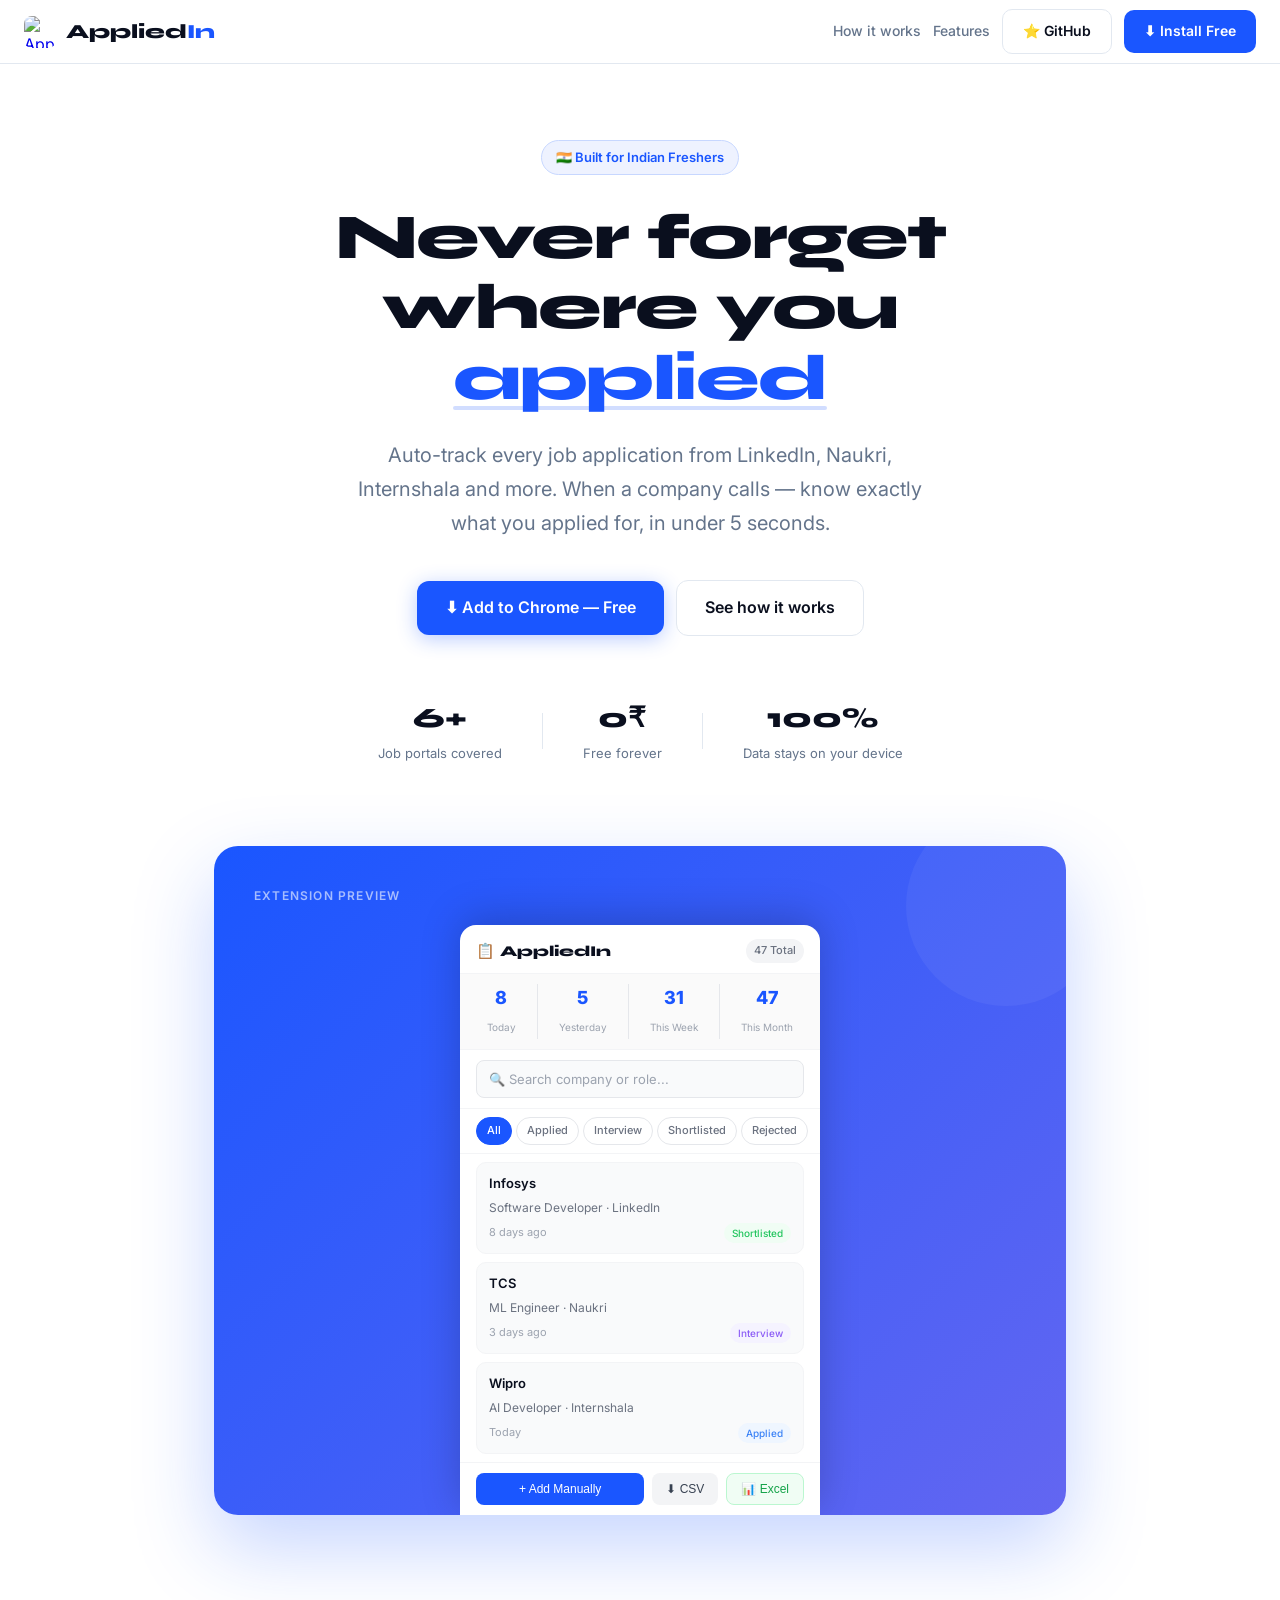
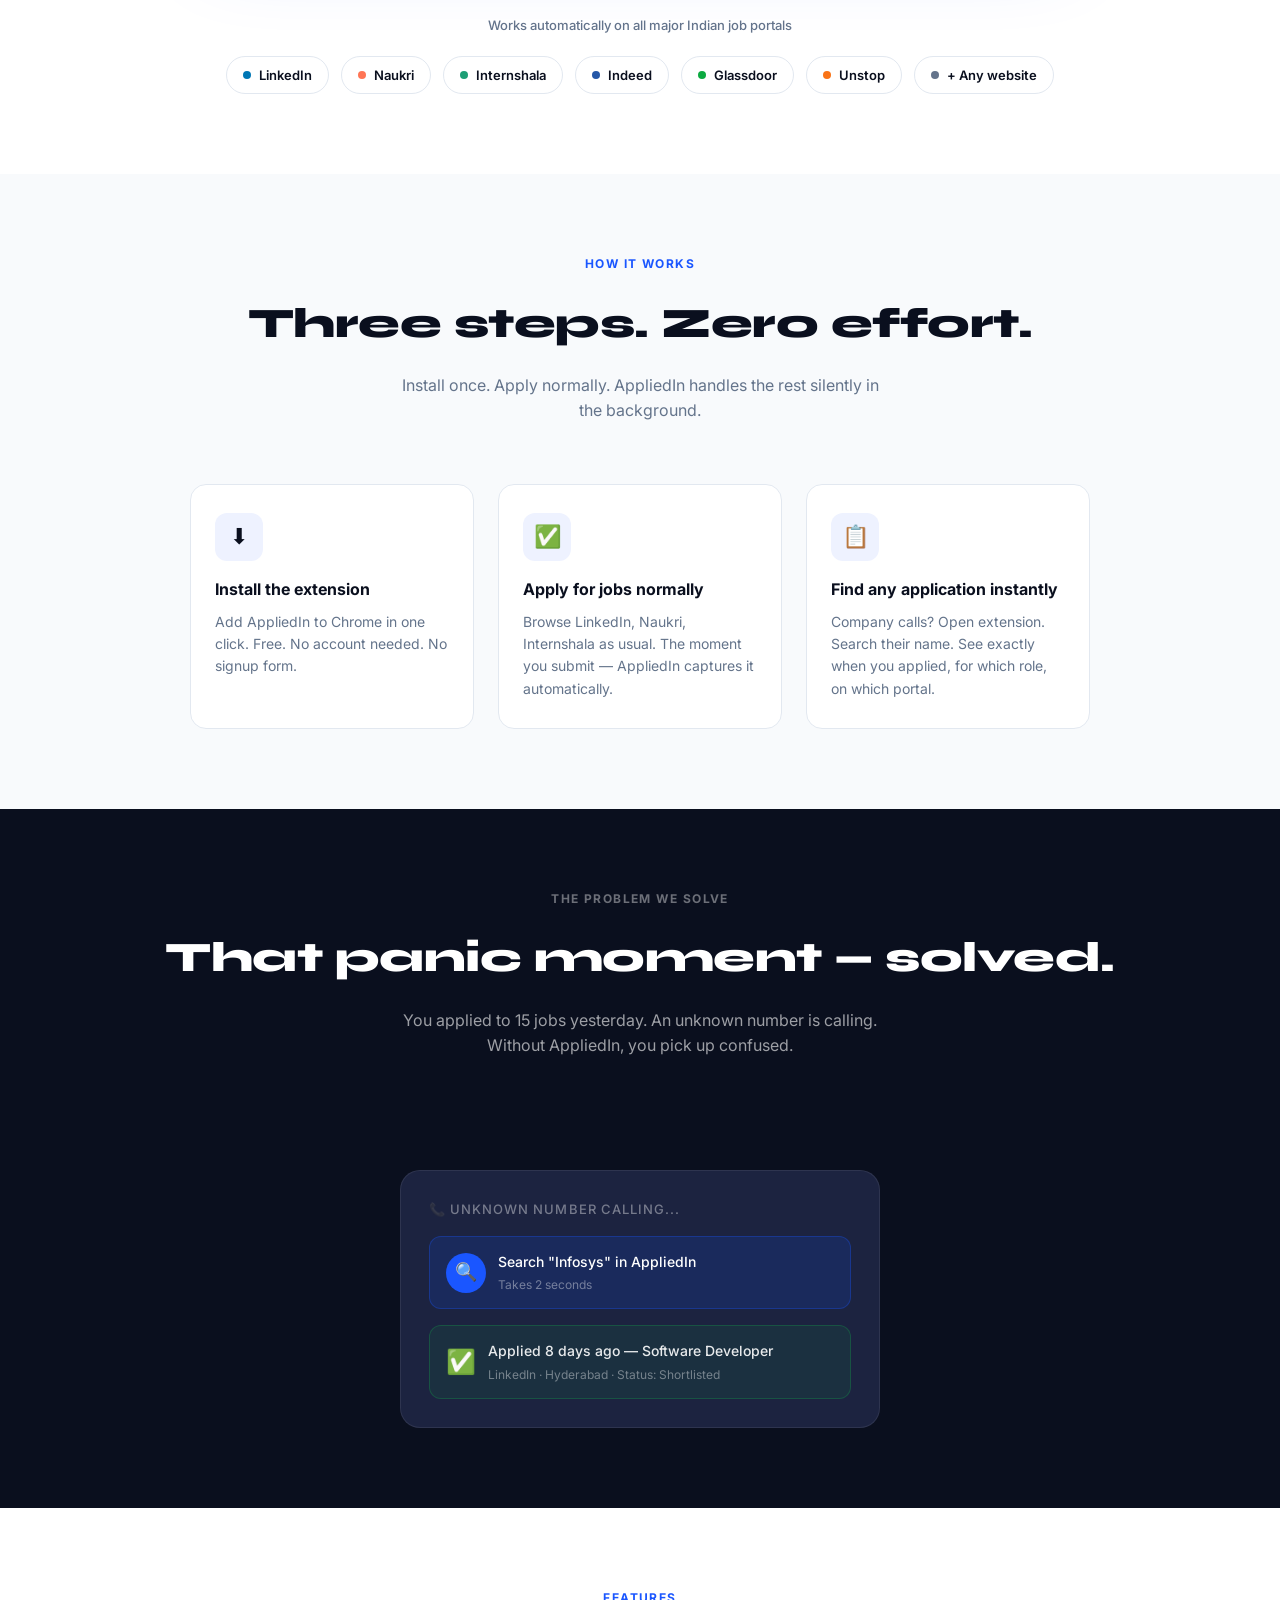
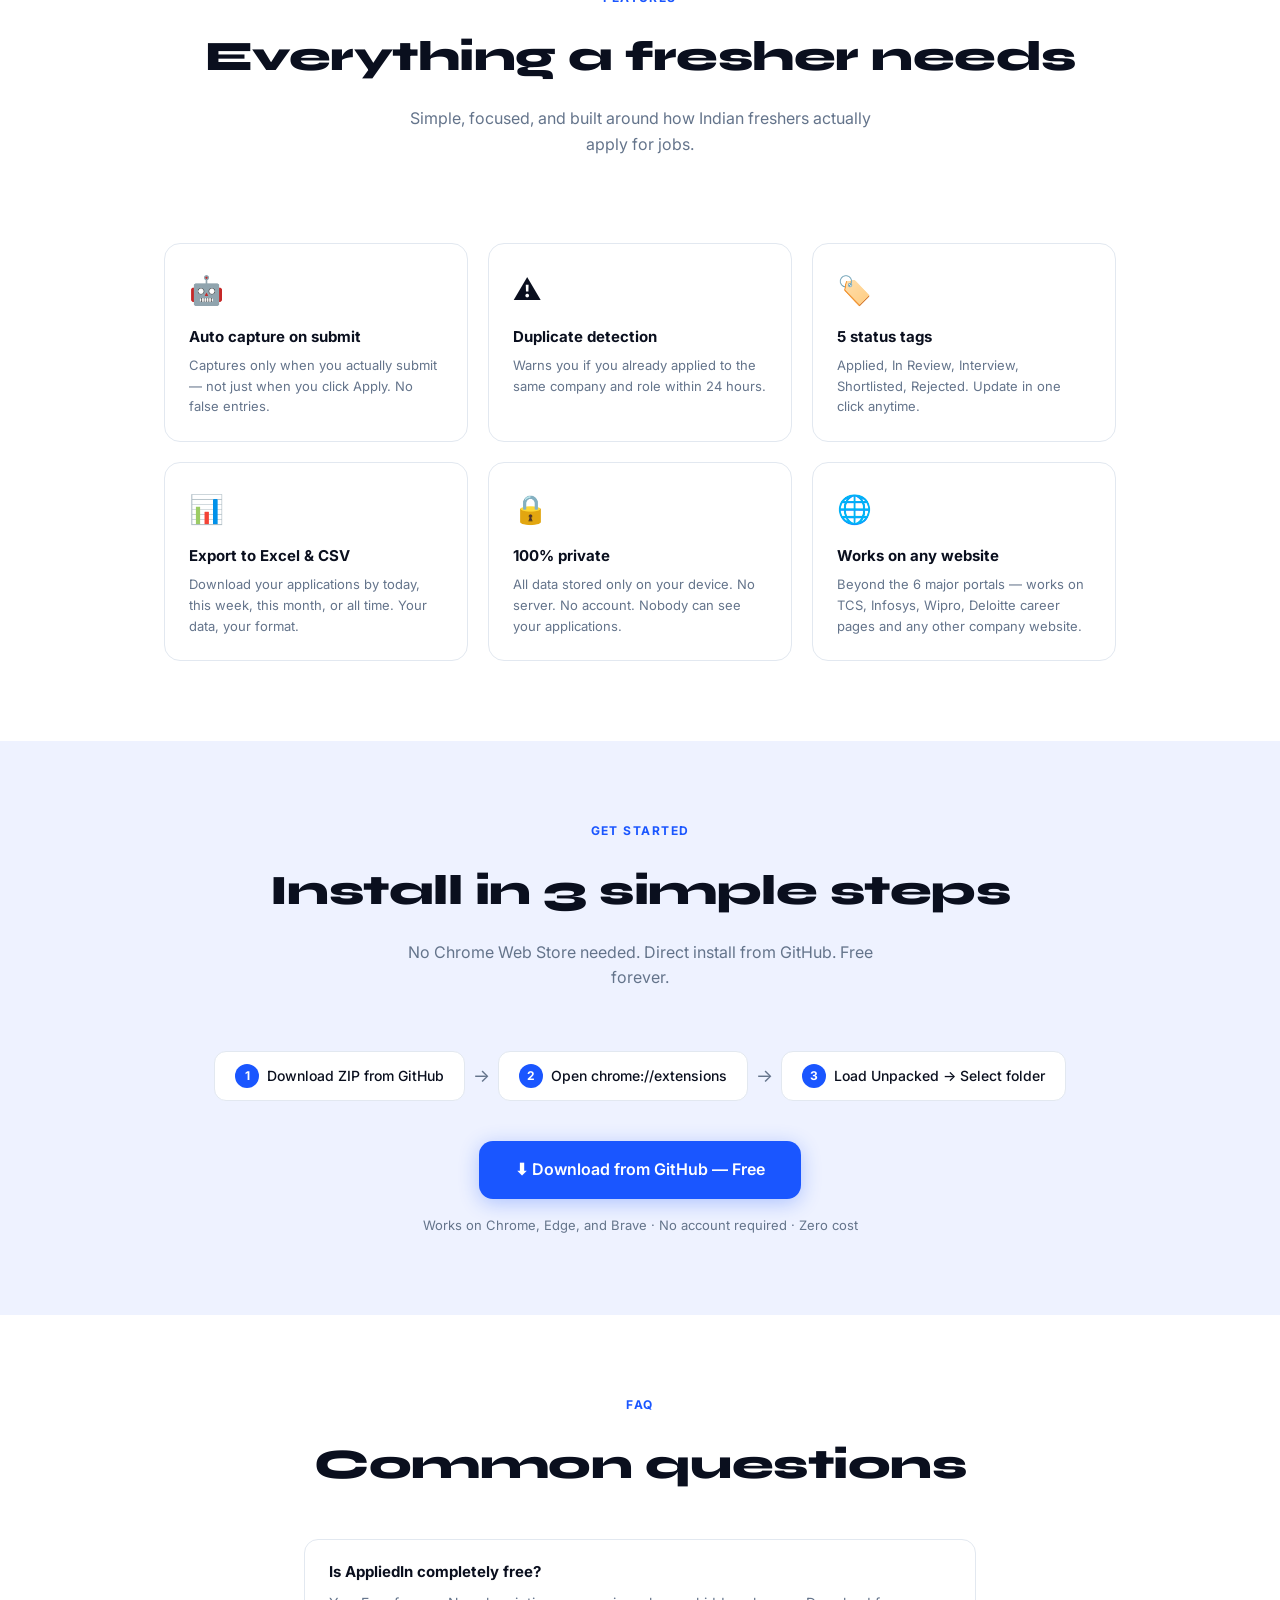
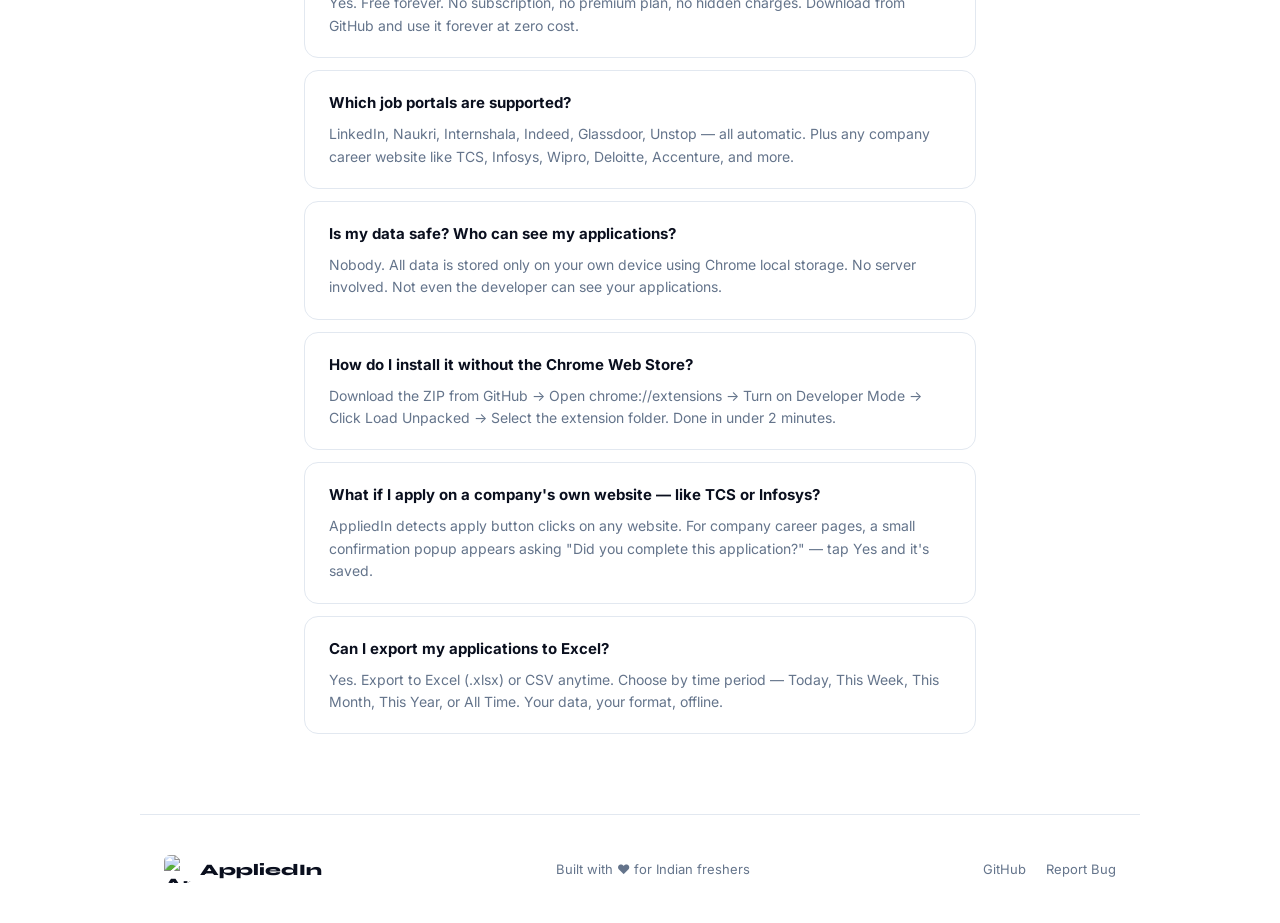
==== frontend/index.html @ 02c65960 "frontend added" ====
<!DOCTYPE html>
<html lang="en">
<head>
  <meta charset="UTF-8" />
  <meta name="viewport" content="width=device-width, initial-scale=1.0" />
  <title>AppliedIn — Free Job Application Tracker for Indian Freshers | Chrome Extension</title>
  <meta name="description" content="Auto-track every job application from LinkedIn, Naukri, Internshala, Indeed, Glassdoor and Unstop. Never forget where you applied. Free Chrome extension built for Indian freshers." />

  <!-- ── SEO META TAGS ── -->
  <meta name="keywords" content="job application tracker, job tracker India, naukri tracker, linkedin application tracker, internshala tracker, chrome extension job tracker, fresher job tracker India, job application organizer, track job applications India, applied jobs tracker, job search tracker India, free job tracker, job portal tracker India" />
  <meta name="author" content="K.V.S. Mohith" />
  <meta name="robots" content="index, follow, max-image-preview:large, max-snippet:-1, max-video-preview:-1" />
  <meta name="googlebot" content="index, follow" />
  <meta name="theme-color" content="#1A56FF" />
  <link rel="canonical" href="https://appliedin.vercel.app/" />

  <!-- ── OPEN GRAPH (Facebook, WhatsApp, LinkedIn) ── -->
  <meta property="og:type" content="website" />
  <meta property="og:url" content="https://appliedin.vercel.app/" />
  <meta property="og:title" content="AppliedIn — Free Job Application Tracker for Indian Freshers" />
  <meta property="og:description" content="Auto-track every job application from LinkedIn, Naukri, Internshala and more. Never forget where you applied. Free Chrome extension." />
  <meta property="og:image" content="https://appliedin.vercel.app/icons/icon128.png" />
  <meta property="og:image:width" content="1200" />
  <meta property="og:image:height" content="630" />
  <meta property="og:site_name" content="AppliedIn" />
  <meta property="og:locale" content="en_IN" />

  <!-- ── TWITTER CARD ── -->
  <meta name="twitter:card" content="summary_large_image" />
  <meta name="twitter:url" content="https://appliedin.vercel.app/" />
  <meta name="twitter:title" content="AppliedIn — Free Job Application Tracker for Indian Freshers" />
  <meta name="twitter:description" content="Auto-track every job application from LinkedIn, Naukri, Internshala and more. Never forget where you applied. Free Chrome extension." />
  <meta name="twitter:image" content="https://appliedin.vercel.app/icons/icon128.png" />

  <!-- ── SCHEMA MARKUP (Google Rich Results) ── -->
  <script type="application/ld+json">
  {
    "@context": "https://schema.org",
    "@type": "SoftwareApplication",
    "name": "AppliedIn",
    "applicationCategory": "ProductivityApplication",
    "operatingSystem": "Chrome, Edge, Brave",
    "description": "Auto-track every job application from LinkedIn, Naukri, Internshala, Indeed, Glassdoor and Unstop. Free Chrome extension built for Indian freshers.",
    "url": "https://appliedin.vercel.app/",
    "downloadUrl": "https://github.com/MOHITH-KVS/appliedin",
    "softwareVersion": "1.0.0",
    "offers": {
      "@type": "Offer",
      "price": "0",
      "priceCurrency": "INR"
    },
    "author": {
      "@type": "Person",
      "name": "K.V.S. Mohith",
      "url": "https://github.com/MOHITH-KVS"
    },
    "aggregateRating": {
      "@type": "AggregateRating",
      "ratingValue": "5",
      "ratingCount": "1"
    },
    "featureList": [
      "Auto-track job applications from LinkedIn",
      "Auto-track job applications from Naukri",
      "Auto-track job applications from Internshala",
      "Auto-track job applications from Indeed",
      "Auto-track job applications from Glassdoor",
      "Auto-track job applications from Unstop",
      "Export to Excel and CSV",
      "Duplicate detection",
      "Status tracking",
      "100% private — data stays on device"
    ]
  }
  </script>

  <script type="application/ld+json">
  {
    "@context": "https://schema.org",
    "@type": "FAQPage",
    "mainEntity": [
      {
        "@type": "Question",
        "name": "Is AppliedIn free?",
        "acceptedAnswer": {
          "@type": "Answer",
          "text": "Yes, AppliedIn is completely free forever. No subscription, no premium plan, no hidden charges."
        }
      },
      {
        "@type": "Question",
        "name": "Which job portals does AppliedIn support?",
        "acceptedAnswer": {
          "@type": "Answer",
          "text": "AppliedIn supports LinkedIn, Naukri, Internshala, Indeed, Glassdoor, Unstop, and any other company career website automatically."
        }
      },
      {
        "@type": "Question",
        "name": "Is my data safe with AppliedIn?",
        "acceptedAnswer": {
          "@type": "Answer",
          "text": "Yes. All your job application data is stored only on your own device using Chrome local storage. No data is sent to any server. Nobody else can see your applications."
        }
      },
      {
        "@type": "Question",
        "name": "How do I install AppliedIn?",
        "acceptedAnswer": {
          "@type": "Answer",
          "text": "Download the ZIP from GitHub, open chrome://extensions in your browser, enable Developer Mode, click Load Unpacked, and select the extension folder. Done in under 2 minutes."
        }
      },
      {
        "@type": "Question",
        "name": "Does AppliedIn work on Naukri and Internshala?",
        "acceptedAnswer": {
          "@type": "Answer",
          "text": "Yes. AppliedIn automatically tracks job applications on Naukri, Internshala, LinkedIn, Indeed, Glassdoor, and Unstop. It also works on company career websites like TCS, Infosys, Wipro, and more."
        }
      }
    ]
  }
  </script>

  <link rel="preconnect" href="https://fonts.googleapis.com" />
  <link rel="preconnect" href="https://fonts.gstatic.com" crossorigin />
  <link href="https://fonts.googleapis.com/css2?family=Inter:wght@400;500;600;700;800;900&family=Syne:wght@700;800&display=swap" rel="stylesheet" />
  <style>
    *, *::before, *::after { box-sizing: border-box; margin: 0; padding: 0; }

    :root {
      --blue: #1A56FF;
      --blue-dark: #1240CC;
      --blue-light: #EEF2FF;
      --green: #16A34A;
      --green-light: #F0FDF4;
      --dark: #0A0F1E;
      --dark-2: #1C2340;
      --gray: #64748B;
      --gray-light: #F8FAFC;
      --border: #E2E8F0;
      --white: #FFFFFF;
    }

    html { scroll-behavior: smooth; }

    body {
      font-family: 'Inter', sans-serif;
      background: var(--white);
      color: var(--dark);
      line-height: 1.6;
      overflow-x: hidden;
    }

    /* ── NAV ── */
    nav {
      position: fixed;
      top: 0;
      left: 0;
      right: 0;
      z-index: 100;
      background: rgba(255,255,255,0.92);
      backdrop-filter: blur(12px);
      border-bottom: 1px solid var(--border);
      padding: 0 24px;
      height: 64px;
      display: flex;
      align-items: center;
      justify-content: space-between;
    }

    .nav-logo {
      display: flex;
      align-items: center;
      gap: 10px;
      text-decoration: none;
    }

    .nav-logo img {
      width: 32px;
      height: 32px;
      border-radius: 8px;
    }

    .nav-logo span {
      font-family: 'Syne', sans-serif;
      font-size: 20px;
      font-weight: 800;
      color: var(--dark);
    }

    .nav-logo span em {
      color: var(--blue);
      font-style: normal;
    }

    .nav-cta {
      display: flex;
      align-items: center;
      gap: 12px;
    }

    .nav-link {
      font-size: 14px;
      font-weight: 500;
      color: var(--gray);
      text-decoration: none;
      transition: color 0.2s;
    }

    .nav-link:hover { color: var(--dark); }

    .btn-primary {
      display: inline-flex;
      align-items: center;
      gap: 8px;
      background: var(--blue);
      color: var(--white);
      font-size: 14px;
      font-weight: 600;
      padding: 10px 20px;
      border-radius: 10px;
      text-decoration: none;
      transition: background 0.2s, transform 0.1s;
      border: none;
      cursor: pointer;
    }

    .btn-primary:hover {
      background: var(--blue-dark);
      transform: translateY(-1px);
    }

    .btn-secondary {
      display: inline-flex;
      align-items: center;
      gap: 8px;
      background: var(--white);
      color: var(--dark);
      font-size: 14px;
      font-weight: 600;
      padding: 10px 20px;
      border-radius: 10px;
      text-decoration: none;
      border: 1.5px solid var(--border);
      transition: border-color 0.2s, transform 0.1s;
    }

    .btn-secondary:hover {
      border-color: var(--blue);
      transform: translateY(-1px);
    }

    /* ── HERO ── */
    .hero {
      padding: 140px 24px 80px;
      text-align: center;
      max-width: 860px;
      margin: 0 auto;
      position: relative;
    }

    .hero-badge {
      display: inline-flex;
      align-items: center;
      gap: 6px;
      background: var(--blue-light);
      color: var(--blue);
      font-size: 13px;
      font-weight: 600;
      padding: 6px 14px;
      border-radius: 20px;
      margin-bottom: 28px;
      border: 1px solid #C7D7FF;
    }

    .hero h1 {
      font-family: 'Syne', sans-serif;
      font-size: clamp(36px, 6vw, 64px);
      font-weight: 800;
      line-height: 1.1;
      letter-spacing: -1.5px;
      color: var(--dark);
      margin-bottom: 24px;
    }

    .hero h1 .highlight {
      color: var(--blue);
      position: relative;
      display: inline-block;
    }

    .hero h1 .highlight::after {
      content: '';
      position: absolute;
      bottom: 4px;
      left: 0;
      right: 0;
      height: 4px;
      background: var(--blue);
      opacity: 0.2;
      border-radius: 2px;
    }

    .hero p {
      font-size: clamp(16px, 2vw, 20px);
      color: var(--gray);
      max-width: 580px;
      margin: 0 auto 40px;
      line-height: 1.7;
    }

    .hero-buttons {
      display: flex;
      align-items: center;
      justify-content: center;
      gap: 12px;
      flex-wrap: wrap;
      margin-bottom: 60px;
    }

    .hero-buttons .btn-primary {
      font-size: 16px;
      padding: 14px 28px;
      border-radius: 12px;
      box-shadow: 0 4px 20px rgba(26, 86, 255, 0.3);
    }

    .hero-buttons .btn-secondary {
      font-size: 16px;
      padding: 14px 28px;
      border-radius: 12px;
    }

    /* ── STATS ── */
    .hero-stats {
      display: flex;
      align-items: center;
      justify-content: center;
      gap: 40px;
      flex-wrap: wrap;
    }

    .stat-item {
      text-align: center;
    }

    .stat-number {
      font-family: 'Syne', sans-serif;
      font-size: 28px;
      font-weight: 800;
      color: var(--dark);
      display: block;
    }

    .stat-label {
      font-size: 13px;
      color: var(--gray);
    }

    .stat-divider {
      width: 1px;
      height: 36px;
      background: var(--border);
    }

    /* ── PREVIEW ── */
    .preview-section {
      padding: 0 24px 80px;
      max-width: 900px;
      margin: 0 auto;
    }

    .preview-wrapper {
      background: linear-gradient(135deg, #1A56FF 0%, #6366F1 100%);
      border-radius: 24px;
      padding: 40px 40px 0;
      position: relative;
      overflow: hidden;
      box-shadow: 0 32px 80px rgba(26, 86, 255, 0.25);
    }

    .preview-wrapper::before {
      content: '';
      position: absolute;
      top: -40px;
      right: -40px;
      width: 200px;
      height: 200px;
      background: rgba(255,255,255,0.05);
      border-radius: 50%;
    }

    .preview-label {
      font-size: 12px;
      font-weight: 600;
      color: rgba(255,255,255,0.6);
      text-transform: uppercase;
      letter-spacing: 0.1em;
      margin-bottom: 20px;
    }

    /* Extension popup mockup */
    .popup-mockup {
      background: white;
      border-radius: 16px 16px 0 0;
      width: 360px;
      margin: 0 auto;
      box-shadow: 0 -8px 40px rgba(0,0,0,0.2);
      overflow: hidden;
    }

    .popup-header {
      display: flex;
      align-items: center;
      justify-content: space-between;
      padding: 14px 16px 10px;
      border-bottom: 1px solid #f3f4f6;
    }

    .popup-logo {
      display: flex;
      align-items: center;
      gap: 8px;
      font-family: 'Syne', sans-serif;
      font-size: 15px;
      font-weight: 800;
    }

    .popup-total {
      font-size: 11px;
      background: #f3f4f6;
      padding: 3px 8px;
      border-radius: 20px;
      color: #6b7280;
      font-weight: 500;
    }

    .popup-stats {
      display: flex;
      justify-content: space-around;
      padding: 10px 16px;
      background: #fafafa;
      border-bottom: 1px solid #f3f4f6;
    }

    .ps-item { text-align: center; }
    .ps-value { font-size: 18px; font-weight: 800; color: #1A56FF; display: block; }
    .ps-label { font-size: 10px; color: #9ca3af; }
    .ps-div { width: 1px; background: #e5e7eb; }

    .popup-search {
      padding: 10px 16px;
      border-bottom: 1px solid #f3f4f6;
    }

    .popup-search-bar {
      width: 100%;
      padding: 8px 12px;
      background: #f9fafb;
      border: 1px solid #e5e7eb;
      border-radius: 8px;
      font-size: 13px;
      color: #9ca3af;
    }

    .popup-tabs {
      display: flex;
      gap: 4px;
      padding: 8px 16px;
      border-bottom: 1px solid #f3f4f6;
      overflow: hidden;
    }

    .ptab {
      padding: 4px 10px;
      border-radius: 20px;
      font-size: 11px;
      font-weight: 500;
      background: white;
      border: 1px solid #e5e7eb;
      color: #6b7280;
      white-space: nowrap;
    }

    .ptab.active {
      background: #1A56FF;
      color: white;
      border-color: #1A56FF;
    }

    .popup-list { padding: 8px 16px; display: flex; flex-direction: column; gap: 8px; }

    .pcard {
      background: #f9fafb;
      border: 1px solid #f3f4f6;
      border-radius: 10px;
      padding: 10px 12px;
    }

    .pcard-top { display: flex; justify-content: space-between; margin-bottom: 4px; }
    .pcard-company { font-size: 13px; font-weight: 600; }
    .pcard-role { font-size: 12px; color: #6b7280; margin-bottom: 6px; }
    .pcard-bottom { display: flex; justify-content: space-between; align-items: center; }
    .pcard-meta { font-size: 11px; color: #9ca3af; }

    .pbadge {
      font-size: 10px;
      font-weight: 500;
      padding: 2px 8px;
      border-radius: 20px;
    }

    .pb-applied { background: #eff6ff; color: #3b82f6; }
    .pb-interview { background: #f5f3ff; color: #8b5cf6; }
    .pb-shortlisted { background: #f0fdf4; color: #22c55e; }
    .pb-rejected { background: #fef2f2; color: #ef4444; }

    .popup-bottom {
      display: flex;
      gap: 8px;
      padding: 10px 16px;
      border-top: 1px solid #f3f4f6;
    }

    .pb-add {
      flex: 1;
      padding: 8px;
      background: #1A56FF;
      color: white;
      border: none;
      border-radius: 8px;
      font-size: 12px;
      font-weight: 500;
    }

    .pb-csv {
      padding: 8px 14px;
      background: #f3f4f6;
      border: none;
      border-radius: 8px;
      font-size: 12px;
      font-weight: 500;
      color: #374151;
    }

    .pb-excel {
      padding: 8px 14px;
      background: #f0fdf4;
      border: 1px solid #bbf7d0;
      border-radius: 8px;
      font-size: 12px;
      font-weight: 500;
      color: #16a34a;
    }

    /* ── PORTALS ── */
    .portals-section {
      padding: 20px 24px 80px;
      text-align: center;
    }

    .portals-label {
      font-size: 13px;
      font-weight: 500;
      color: var(--gray);
      margin-bottom: 20px;
    }

    .portals-grid {
      display: flex;
      align-items: center;
      justify-content: center;
      gap: 12px;
      flex-wrap: wrap;
    }

    .portal-chip {
      display: flex;
      align-items: center;
      gap: 8px;
      padding: 8px 16px;
      border-radius: 40px;
      border: 1.5px solid var(--border);
      font-size: 13px;
      font-weight: 600;
      color: var(--dark);
      background: var(--white);
      transition: border-color 0.2s, transform 0.15s;
    }

    .portal-chip:hover {
      border-color: var(--blue);
      transform: translateY(-2px);
    }

    .portal-dot {
      width: 8px;
      height: 8px;
      border-radius: 50%;
    }

    /* ── HOW IT WORKS ── */
    .how-section {
      padding: 80px 24px;
      background: var(--gray-light);
    }

    .section-label {
      text-align: center;
      font-size: 12px;
      font-weight: 700;
      color: var(--blue);
      text-transform: uppercase;
      letter-spacing: 0.12em;
      margin-bottom: 16px;
    }

    .section-title {
      text-align: center;
      font-family: 'Syne', sans-serif;
      font-size: clamp(28px, 4vw, 42px);
      font-weight: 800;
      color: var(--dark);
      margin-bottom: 16px;
      letter-spacing: -0.5px;
    }

    .section-subtitle {
      text-align: center;
      font-size: 16px;
      color: var(--gray);
      max-width: 500px;
      margin: 0 auto 60px;
    }

    .steps-grid {
      display: grid;
      grid-template-columns: repeat(auto-fit, minmax(240px, 1fr));
      gap: 24px;
      max-width: 900px;
      margin: 0 auto;
    }

    .step-card {
      background: var(--white);
      border: 1px solid var(--border);
      border-radius: 16px;
      padding: 28px 24px;
      position: relative;
      transition: transform 0.2s, box-shadow 0.2s;
    }

    .step-card:hover {
      transform: translateY(-4px);
      box-shadow: 0 12px 40px rgba(0,0,0,0.08);
    }

    .step-icon {
      width: 48px;
      height: 48px;
      border-radius: 12px;
      background: var(--blue-light);
      display: flex;
      align-items: center;
      justify-content: center;
      font-size: 22px;
      margin-bottom: 16px;
    }

    .step-title {
      font-size: 16px;
      font-weight: 700;
      color: var(--dark);
      margin-bottom: 8px;
    }

    .step-desc {
      font-size: 14px;
      color: var(--gray);
      line-height: 1.6;
    }

    /* ── FEATURES ── */
    .features-section {
      padding: 80px 24px;
      max-width: 1000px;
      margin: 0 auto;
    }

    .features-grid {
      display: grid;
      grid-template-columns: repeat(auto-fit, minmax(280px, 1fr));
      gap: 20px;
    }

    .feature-card {
      padding: 24px;
      border: 1px solid var(--border);
      border-radius: 16px;
      transition: border-color 0.2s, transform 0.2s;
    }

    .feature-card:hover {
      border-color: var(--blue);
      transform: translateY(-3px);
    }

    .feature-icon {
      font-size: 28px;
      margin-bottom: 12px;
      display: block;
    }

    .feature-title {
      font-size: 15px;
      font-weight: 700;
      color: var(--dark);
      margin-bottom: 6px;
    }

    .feature-desc {
      font-size: 13px;
      color: var(--gray);
      line-height: 1.6;
    }

    /* ── MOMENT ── */
    .moment-section {
      padding: 80px 24px;
      background: var(--dark);
      text-align: center;
    }

    .moment-section .section-title {
      color: var(--white);
    }

    .moment-section .section-subtitle {
      color: rgba(255,255,255,0.6);
    }

    .moment-card {
      max-width: 480px;
      margin: 0 auto;
      background: var(--dark-2);
      border: 1px solid rgba(255,255,255,0.08);
      border-radius: 20px;
      padding: 28px;
      text-align: left;
    }

    .moment-scenario {
      font-size: 13px;
      color: rgba(255,255,255,0.4);
      font-weight: 500;
      text-transform: uppercase;
      letter-spacing: 0.08em;
      margin-bottom: 16px;
    }

    .moment-call {
      background: rgba(26,86,255,0.15);
      border: 1px solid rgba(26,86,255,0.3);
      border-radius: 12px;
      padding: 14px 16px;
      margin-bottom: 16px;
      display: flex;
      align-items: center;
      gap: 12px;
    }

    .call-icon {
      width: 40px;
      height: 40px;
      border-radius: 50%;
      background: var(--blue);
      display: flex;
      align-items: center;
      justify-content: center;
      font-size: 18px;
      flex-shrink: 0;
    }

    .call-text {
      font-size: 14px;
      color: var(--white);
      font-weight: 500;
    }

    .call-sub {
      font-size: 12px;
      color: rgba(255,255,255,0.4);
      margin-top: 2px;
    }

    .moment-result {
      background: rgba(22,163,74,0.1);
      border: 1px solid rgba(22,163,74,0.3);
      border-radius: 12px;
      padding: 14px 16px;
      display: flex;
      align-items: center;
      gap: 12px;
    }

    .result-icon {
      font-size: 24px;
    }

    .result-text {
      font-size: 14px;
      color: rgba(255,255,255,0.9);
      font-weight: 500;
    }

    .result-detail {
      font-size: 12px;
      color: rgba(255,255,255,0.4);
      margin-top: 2px;
    }

    /* ── INSTALL ── */
    .install-section {
      padding: 80px 24px;
      text-align: center;
      background: var(--blue-light);
    }

    .install-steps {
      display: flex;
      align-items: center;
      justify-content: center;
      gap: 8px;
      flex-wrap: wrap;
      margin: 40px 0;
    }

    .install-step {
      display: flex;
      align-items: center;
      gap: 8px;
      background: var(--white);
      border: 1px solid var(--border);
      border-radius: 12px;
      padding: 12px 20px;
      font-size: 14px;
      font-weight: 500;
      color: var(--dark);
    }

    .install-step-num {
      width: 24px;
      height: 24px;
      border-radius: 50%;
      background: var(--blue);
      color: white;
      font-size: 12px;
      font-weight: 700;
      display: flex;
      align-items: center;
      justify-content: center;
      flex-shrink: 0;
    }

    .install-arrow {
      font-size: 18px;
      color: var(--gray);
    }

    .install-note {
      font-size: 13px;
      color: var(--gray);
      margin-top: 16px;
    }

    /* ── FOOTER ── */
    footer {
      padding: 40px 24px;
      border-top: 1px solid var(--border);
      display: flex;
      align-items: center;
      justify-content: space-between;
      flex-wrap: gap;
      gap: 16px;
      max-width: 1000px;
      margin: 0 auto;
    }

    .footer-logo {
      display: flex;
      align-items: center;
      gap: 8px;
      font-family: 'Syne', sans-serif;
      font-size: 16px;
      font-weight: 800;
      color: var(--dark);
      text-decoration: none;
    }

    .footer-logo img {
      width: 28px;
      height: 28px;
      border-radius: 6px;
    }

    .footer-text {
      font-size: 13px;
      color: var(--gray);
    }

    .footer-links {
      display: flex;
      gap: 20px;
    }

    .footer-link {
      font-size: 13px;
      color: var(--gray);
      text-decoration: none;
      transition: color 0.2s;
    }

    .footer-link:hover { color: var(--blue); }

    /* ── ANIMATIONS ── */
    @keyframes fadeUp {
      from { opacity: 0; transform: translateY(20px); }
      to { opacity: 1; transform: translateY(0); }
    }

    .fade-up {
      animation: fadeUp 0.6s ease forwards;
    }

    .fade-up-delay-1 { animation-delay: 0.1s; opacity: 0; }
    .fade-up-delay-2 { animation-delay: 0.2s; opacity: 0; }
    .fade-up-delay-3 { animation-delay: 0.3s; opacity: 0; }

    /* ── RESPONSIVE ── */
    @media (max-width: 600px) {
      nav { padding: 0 16px; }
      .nav-link { display: none; }
      .hero { padding: 100px 16px 60px; }
      .preview-wrapper { padding: 24px 20px 0; border-radius: 16px; }
      .popup-mockup { width: 100%; }
      .install-steps { flex-direction: column; }
      .install-arrow { transform: rotate(90deg); }
      footer { flex-direction: column; text-align: center; }
    }
  </style>
</head>
<body>

  <!-- NAV -->
  <nav>
    <a href="#" class="nav-logo">
      <img src="icons/icon128.png" alt="AppliedIn logo" />
      <span>Applied<em>In</em></span>
    </a>
    <div class="nav-cta">
      <a href="#how" class="nav-link">How it works</a>
      <a href="#features" class="nav-link">Features</a>
      <a href="https://github.com/MOHITH-KVS/appliedin" target="_blank" class="btn-secondary">
        ⭐ GitHub
      </a>
      <a href="https://github.com/MOHITH-KVS/appliedin" target="_blank" class="btn-primary">
        ⬇ Install Free
      </a>
    </div>
  </nav>

  <!-- HERO -->
  <section class="hero">
    <div class="hero-badge fade-up">
      🇮🇳 Built for Indian Freshers
    </div>
    <h1 class="fade-up fade-up-delay-1">
      Never forget<br/>where you <span class="highlight">applied</span>
    </h1>
    <p class="fade-up fade-up-delay-2">
      Auto-track every job application from LinkedIn, Naukri, Internshala and more.
      When a company calls — know exactly what you applied for, in under 5 seconds.
    </p>
    <div class="hero-buttons fade-up fade-up-delay-3">
      <a href="https://github.com/MOHITH-KVS/appliedin" target="_blank" class="btn-primary">
        ⬇ Add to Chrome — Free
      </a>
      <a href="#how" class="btn-secondary">
        See how it works
      </a>
    </div>
    <div class="hero-stats fade-up fade-up-delay-3">
      <div class="stat-item">
        <span class="stat-number">6+</span>
        <span class="stat-label">Job portals covered</span>
      </div>
      <div class="stat-divider"></div>
      <div class="stat-item">
        <span class="stat-number">0₹</span>
        <span class="stat-label">Free forever</span>
      </div>
      <div class="stat-divider"></div>
      <div class="stat-item">
        <span class="stat-number">100%</span>
        <span class="stat-label">Data stays on your device</span>
      </div>
    </div>
  </section>

  <!-- PREVIEW -->
  <section class="preview-section">
    <div class="preview-wrapper">
      <div class="preview-label">Extension Preview</div>
      <div class="popup-mockup">
        <div class="popup-header">
          <div class="popup-logo">📋 AppliedIn</div>
          <span class="popup-total">47 Total</span>
        </div>
        <div class="popup-stats">
          <div class="ps-item"><span class="ps-value">8</span><span class="ps-label">Today</span></div>
          <div class="ps-div"></div>
          <div class="ps-item"><span class="ps-value">5</span><span class="ps-label">Yesterday</span></div>
          <div class="ps-div"></div>
          <div class="ps-item"><span class="ps-value">31</span><span class="ps-label">This Week</span></div>
          <div class="ps-div"></div>
          <div class="ps-item"><span class="ps-value">47</span><span class="ps-label">This Month</span></div>
        </div>
        <div class="popup-search">
          <div class="popup-search-bar">🔍 Search company or role...</div>
        </div>
        <div class="popup-tabs">
          <div class="ptab active">All</div>
          <div class="ptab">Applied</div>
          <div class="ptab">Interview</div>
          <div class="ptab">Shortlisted</div>
          <div class="ptab">Rejected</div>
        </div>
        <div class="popup-list">
          <div class="pcard">
            <div class="pcard-top">
              <div class="pcard-company">Infosys</div>
            </div>
            <div class="pcard-role">Software Developer · LinkedIn</div>
            <div class="pcard-bottom">
              <div class="pcard-meta">8 days ago</div>
              <span class="pbadge pb-shortlisted">Shortlisted</span>
            </div>
          </div>
          <div class="pcard">
            <div class="pcard-top">
              <div class="pcard-company">TCS</div>
            </div>
            <div class="pcard-role">ML Engineer · Naukri</div>
            <div class="pcard-bottom">
              <div class="pcard-meta">3 days ago</div>
              <span class="pbadge pb-interview">Interview</span>
            </div>
          </div>
          <div class="pcard">
            <div class="pcard-top">
              <div class="pcard-company">Wipro</div>
            </div>
            <div class="pcard-role">AI Developer · Internshala</div>
            <div class="pcard-bottom">
              <div class="pcard-meta">Today</div>
              <span class="pbadge pb-applied">Applied</span>
            </div>
          </div>
        </div>
        <div class="popup-bottom">
          <button class="pb-add">+ Add Manually</button>
          <button class="pb-csv">⬇ CSV</button>
          <button class="pb-excel">📊 Excel</button>
        </div>
      </div>
    </div>
  </section>

  <!-- PORTALS -->
  <section class="portals-section">
    <p class="portals-label">Works automatically on all major Indian job portals</p>
    <div class="portals-grid">
      <div class="portal-chip">
        <div class="portal-dot" style="background:#0077B5;"></div>
        LinkedIn
      </div>
      <div class="portal-chip">
        <div class="portal-dot" style="background:#FF7555;"></div>
        Naukri
      </div>
      <div class="portal-chip">
        <div class="portal-dot" style="background:#1D9E75;"></div>
        Internshala
      </div>
      <div class="portal-chip">
        <div class="portal-dot" style="background:#2557A7;"></div>
        Indeed
      </div>
      <div class="portal-chip">
        <div class="portal-dot" style="background:#0CAA41;"></div>
        Glassdoor
      </div>
      <div class="portal-chip">
        <div class="portal-dot" style="background:#F97316;"></div>
        Unstop
      </div>
      <div class="portal-chip">
        <div class="portal-dot" style="background:#64748B;"></div>
        + Any website
      </div>
    </div>
  </section>

  <!-- HOW IT WORKS -->
  <section class="how-section" id="how">
    <div class="section-label">How it works</div>
    <h2 class="section-title">Three steps. Zero effort.</h2>
    <p class="section-subtitle">Install once. Apply normally. AppliedIn handles the rest silently in the background.</p>
    <div class="steps-grid">
      <div class="step-card">
        <div class="step-icon">⬇</div>
        <div class="step-title">Install the extension</div>
        <div class="step-desc">Add AppliedIn to Chrome in one click. Free. No account needed. No signup form.</div>
      </div>
      <div class="step-card">
        <div class="step-icon">✅</div>
        <div class="step-title">Apply for jobs normally</div>
        <div class="step-desc">Browse LinkedIn, Naukri, Internshala as usual. The moment you submit — AppliedIn captures it automatically.</div>
      </div>
      <div class="step-card">
        <div class="step-icon">📋</div>
        <div class="step-title">Find any application instantly</div>
        <div class="step-desc">Company calls? Open extension. Search their name. See exactly when you applied, for which role, on which portal.</div>
      </div>
    </div>
  </section>

  <!-- THE MOMENT -->
  <section class="moment-section">
    <div class="section-label" style="color:rgba(255,255,255,0.4);">The problem we solve</div>
    <h2 class="section-title">That panic moment — solved.</h2>
    <p class="section-subtitle">You applied to 15 jobs yesterday. An unknown number is calling. Without AppliedIn, you pick up confused.</p>
    <br/><br/>
    <div class="moment-card">
      <div class="moment-scenario">📞 Unknown number calling...</div>
      <div class="moment-call">
        <div class="call-icon">🔍</div>
        <div>
          <div class="call-text">Search "Infosys" in AppliedIn</div>
          <div class="call-sub">Takes 2 seconds</div>
        </div>
      </div>
      <div class="moment-result">
        <div class="result-icon">✅</div>
        <div>
          <div class="result-text">Applied 8 days ago — Software Developer</div>
          <div class="result-detail">LinkedIn · Hyderabad · Status: Shortlisted</div>
        </div>
      </div>
    </div>
  </section>

  <!-- FEATURES -->
  <section class="features-section" id="features">
    <div class="section-label">Features</div>
    <h2 class="section-title">Everything a fresher needs</h2>
    <p class="section-subtitle">Simple, focused, and built around how Indian freshers actually apply for jobs.</p>
    <br/>
    <div class="features-grid">
      <div class="feature-card">
        <span class="feature-icon">🤖</span>
        <div class="feature-title">Auto capture on submit</div>
        <div class="feature-desc">Captures only when you actually submit — not just when you click Apply. No false entries.</div>
      </div>
      <div class="feature-card">
        <span class="feature-icon">⚠️</span>
        <div class="feature-title">Duplicate detection</div>
        <div class="feature-desc">Warns you if you already applied to the same company and role within 24 hours.</div>
      </div>
      <div class="feature-card">
        <span class="feature-icon">🏷️</span>
        <div class="feature-title">5 status tags</div>
        <div class="feature-desc">Applied, In Review, Interview, Shortlisted, Rejected. Update in one click anytime.</div>
      </div>
      <div class="feature-card">
        <span class="feature-icon">📊</span>
        <div class="feature-title">Export to Excel & CSV</div>
        <div class="feature-desc">Download your applications by today, this week, this month, or all time. Your data, your format.</div>
      </div>
      <div class="feature-card">
        <span class="feature-icon">🔒</span>
        <div class="feature-title">100% private</div>
        <div class="feature-desc">All data stored only on your device. No server. No account. Nobody can see your applications.</div>
      </div>
      <div class="feature-card">
        <span class="feature-icon">🌐</span>
        <div class="feature-title">Works on any website</div>
        <div class="feature-desc">Beyond the 6 major portals — works on TCS, Infosys, Wipro, Deloitte career pages and any other company website.</div>
      </div>
    </div>
  </section>

  <!-- INSTALL -->
  <section class="install-section" id="install">
    <div class="section-label">Get started</div>
    <h2 class="section-title">Install in 3 simple steps</h2>
    <p class="section-subtitle">No Chrome Web Store needed. Direct install from GitHub. Free forever.</p>
    <div class="install-steps">
      <div class="install-step">
        <div class="install-step-num">1</div>
        Download ZIP from GitHub
      </div>
      <div class="install-arrow">→</div>
      <div class="install-step">
        <div class="install-step-num">2</div>
        Open chrome://extensions
      </div>
      <div class="install-arrow">→</div>
      <div class="install-step">
        <div class="install-step-num">3</div>
        Load Unpacked → Select folder
      </div>
    </div>
    <a href="https://github.com/MOHITH-KVS/appliedin" target="_blank" class="btn-primary" style="font-size:16px; padding:16px 36px; border-radius:14px; box-shadow:0 4px 20px rgba(26,86,255,0.3);">
      ⬇ Download from GitHub — Free
    </a>
    <p class="install-note">Works on Chrome, Edge, and Brave · No account required · Zero cost</p>
  </section>

  <!-- FAQ -->
  <section style="padding:80px 24px; max-width:720px; margin:0 auto;">
    <div class="section-label">FAQ</div>
    <h2 class="section-title">Common questions</h2>
    <br/>
    <div style="display:flex; flex-direction:column; gap:12px;">

      <div style="border:1px solid var(--border); border-radius:14px; padding:20px 24px;">
        <div style="font-size:15px; font-weight:700; color:var(--dark); margin-bottom:8px;">
          Is AppliedIn completely free?
        </div>
        <div style="font-size:14px; color:var(--gray); line-height:1.6;">
          Yes. Free forever. No subscription, no premium plan, no hidden charges. Download from GitHub and use it forever at zero cost.
        </div>
      </div>

      <div style="border:1px solid var(--border); border-radius:14px; padding:20px 24px;">
        <div style="font-size:15px; font-weight:700; color:var(--dark); margin-bottom:8px;">
          Which job portals are supported?
        </div>
        <div style="font-size:14px; color:var(--gray); line-height:1.6;">
          LinkedIn, Naukri, Internshala, Indeed, Glassdoor, Unstop — all automatic. Plus any company career website like TCS, Infosys, Wipro, Deloitte, Accenture, and more.
        </div>
      </div>

      <div style="border:1px solid var(--border); border-radius:14px; padding:20px 24px;">
        <div style="font-size:15px; font-weight:700; color:var(--dark); margin-bottom:8px;">
          Is my data safe? Who can see my applications?
        </div>
        <div style="font-size:14px; color:var(--gray); line-height:1.6;">
          Nobody. All data is stored only on your own device using Chrome local storage. No server involved. Not even the developer can see your applications.
        </div>
      </div>

      <div style="border:1px solid var(--border); border-radius:14px; padding:20px 24px;">
        <div style="font-size:15px; font-weight:700; color:var(--dark); margin-bottom:8px;">
          How do I install it without the Chrome Web Store?
        </div>
        <div style="font-size:14px; color:var(--gray); line-height:1.6;">
          Download the ZIP from GitHub → Open chrome://extensions → Turn on Developer Mode → Click Load Unpacked → Select the extension folder. Done in under 2 minutes.
        </div>
      </div>

      <div style="border:1px solid var(--border); border-radius:14px; padding:20px 24px;">
        <div style="font-size:15px; font-weight:700; color:var(--dark); margin-bottom:8px;">
          What if I apply on a company's own website — like TCS or Infosys?
        </div>
        <div style="font-size:14px; color:var(--gray); line-height:1.6;">
          AppliedIn detects apply button clicks on any website. For company career pages, a small confirmation popup appears asking "Did you complete this application?" — tap Yes and it's saved.
        </div>
      </div>

      <div style="border:1px solid var(--border); border-radius:14px; padding:20px 24px;">
        <div style="font-size:15px; font-weight:700; color:var(--dark); margin-bottom:8px;">
          Can I export my applications to Excel?
        </div>
        <div style="font-size:14px; color:var(--gray); line-height:1.6;">
          Yes. Export to Excel (.xlsx) or CSV anytime. Choose by time period — Today, This Week, This Month, This Year, or All Time. Your data, your format, offline.
        </div>
      </div>

    </div>
  </section>

  <!-- FOOTER -->
  <footer>
    <a href="#" class="footer-logo">
      <img src="icons/icon128.png" alt="AppliedIn" />
      AppliedIn
    </a>
    <p class="footer-text">Built with ❤️ for Indian freshers</p>
    <div class="footer-links">
      <a href="https://github.com/MOHITH-KVS/appliedin" target="_blank" class="footer-link">GitHub</a>
      <a href="https://github.com/MOHITH-KVS/appliedin/issues" target="_blank" class="footer-link">Report Bug</a>
    </div>
  </footer>

</body>
</html>
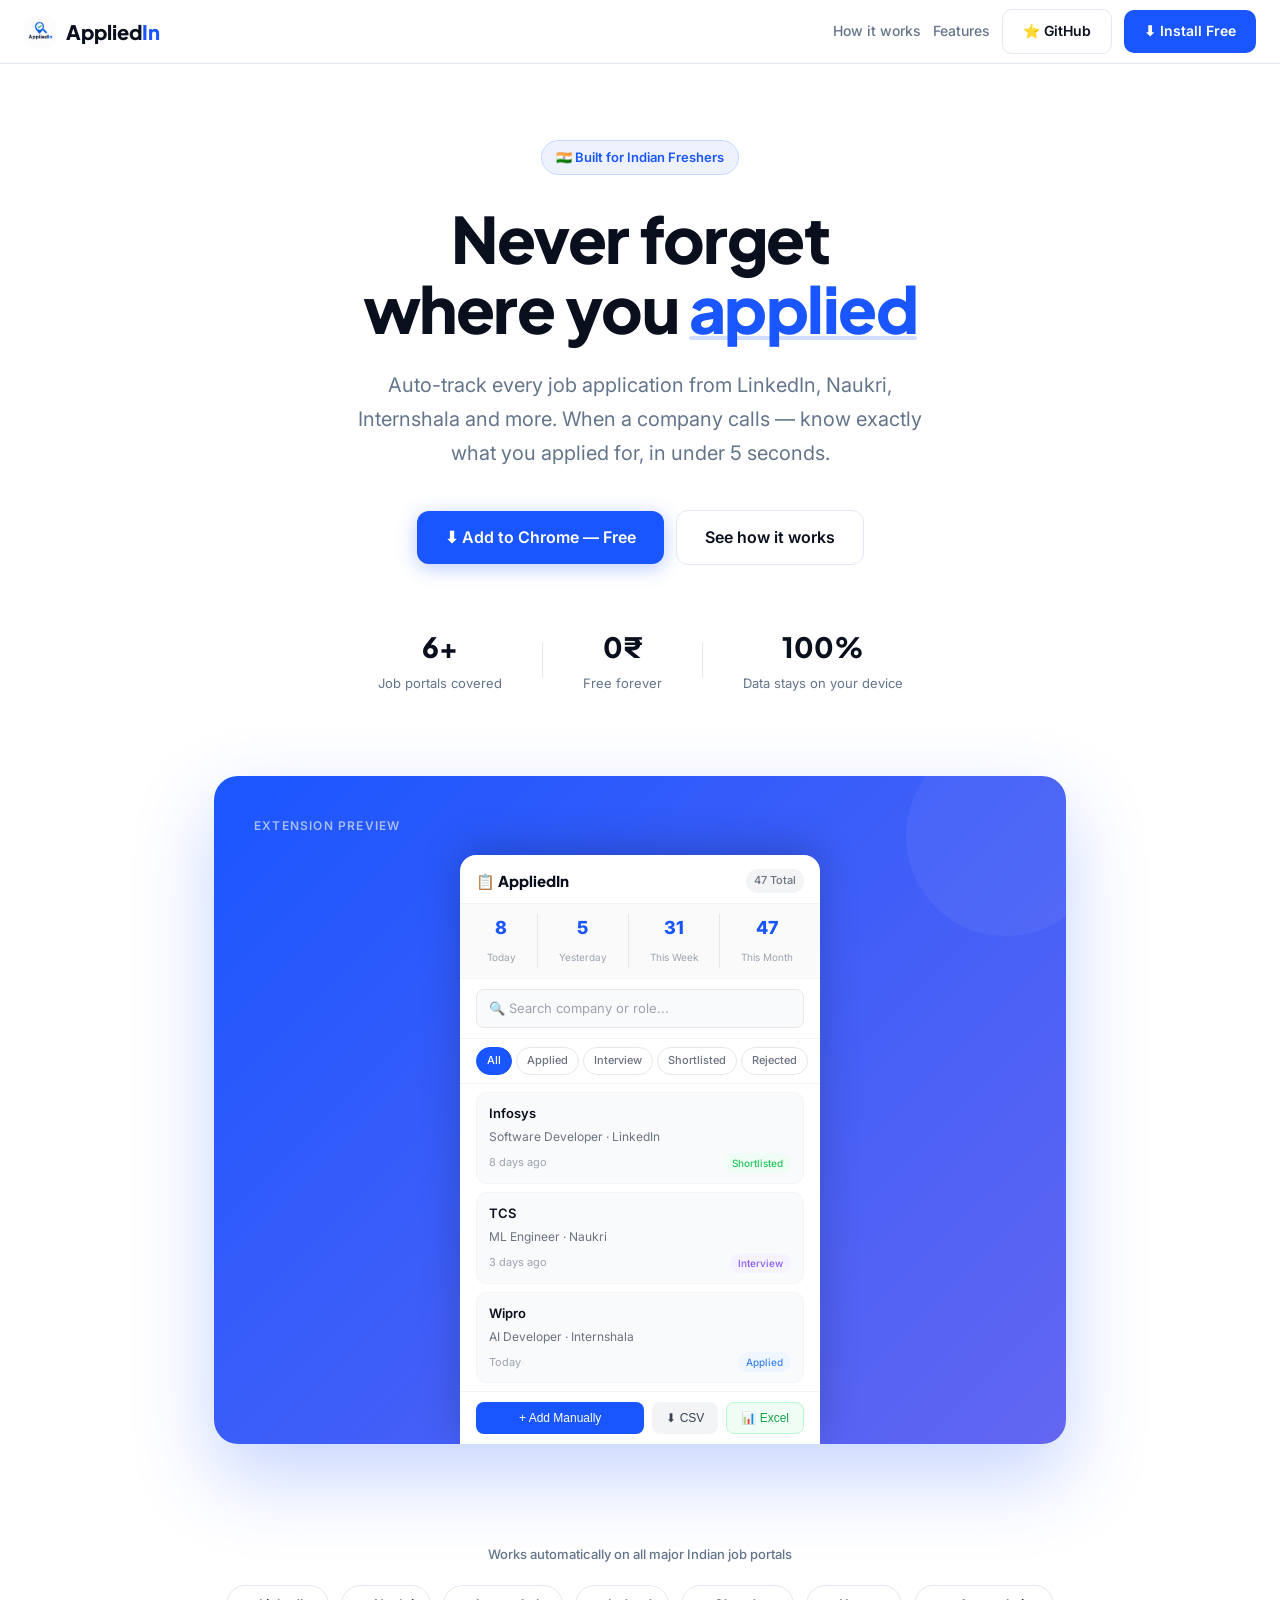
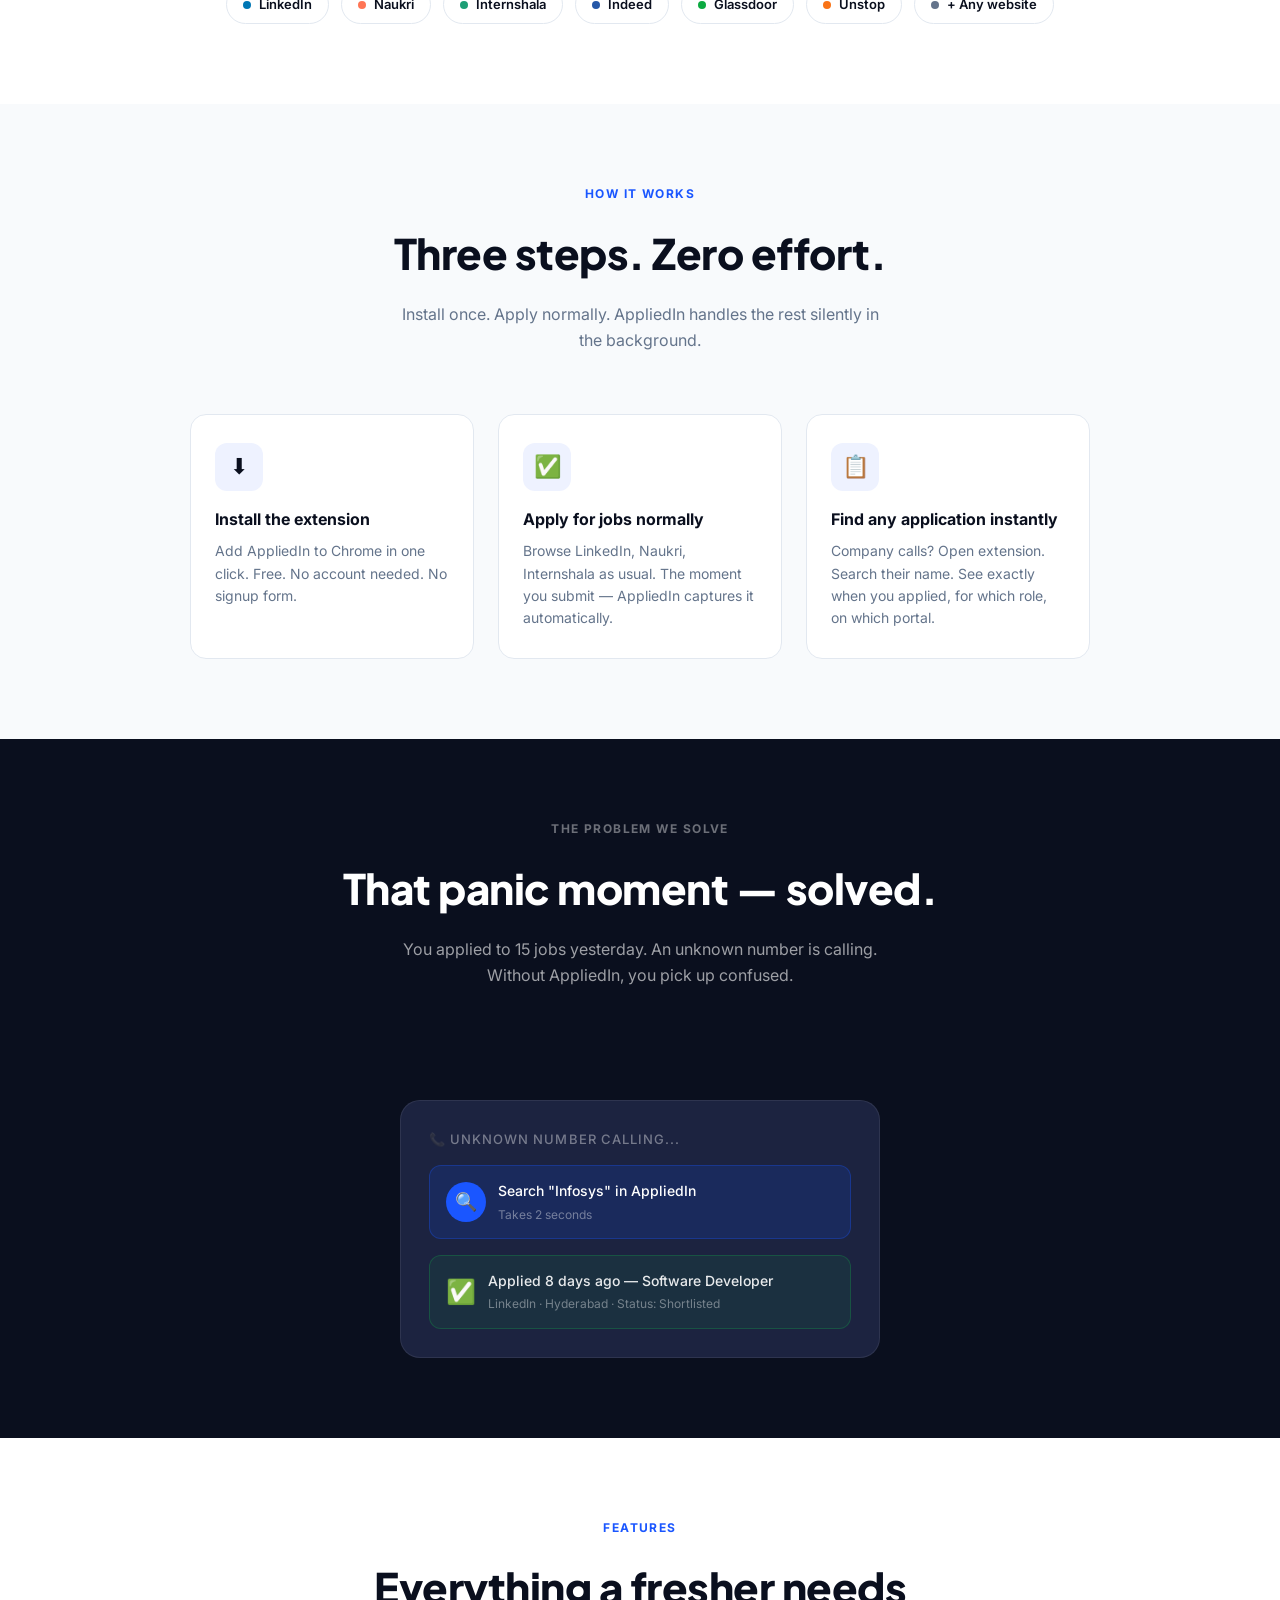
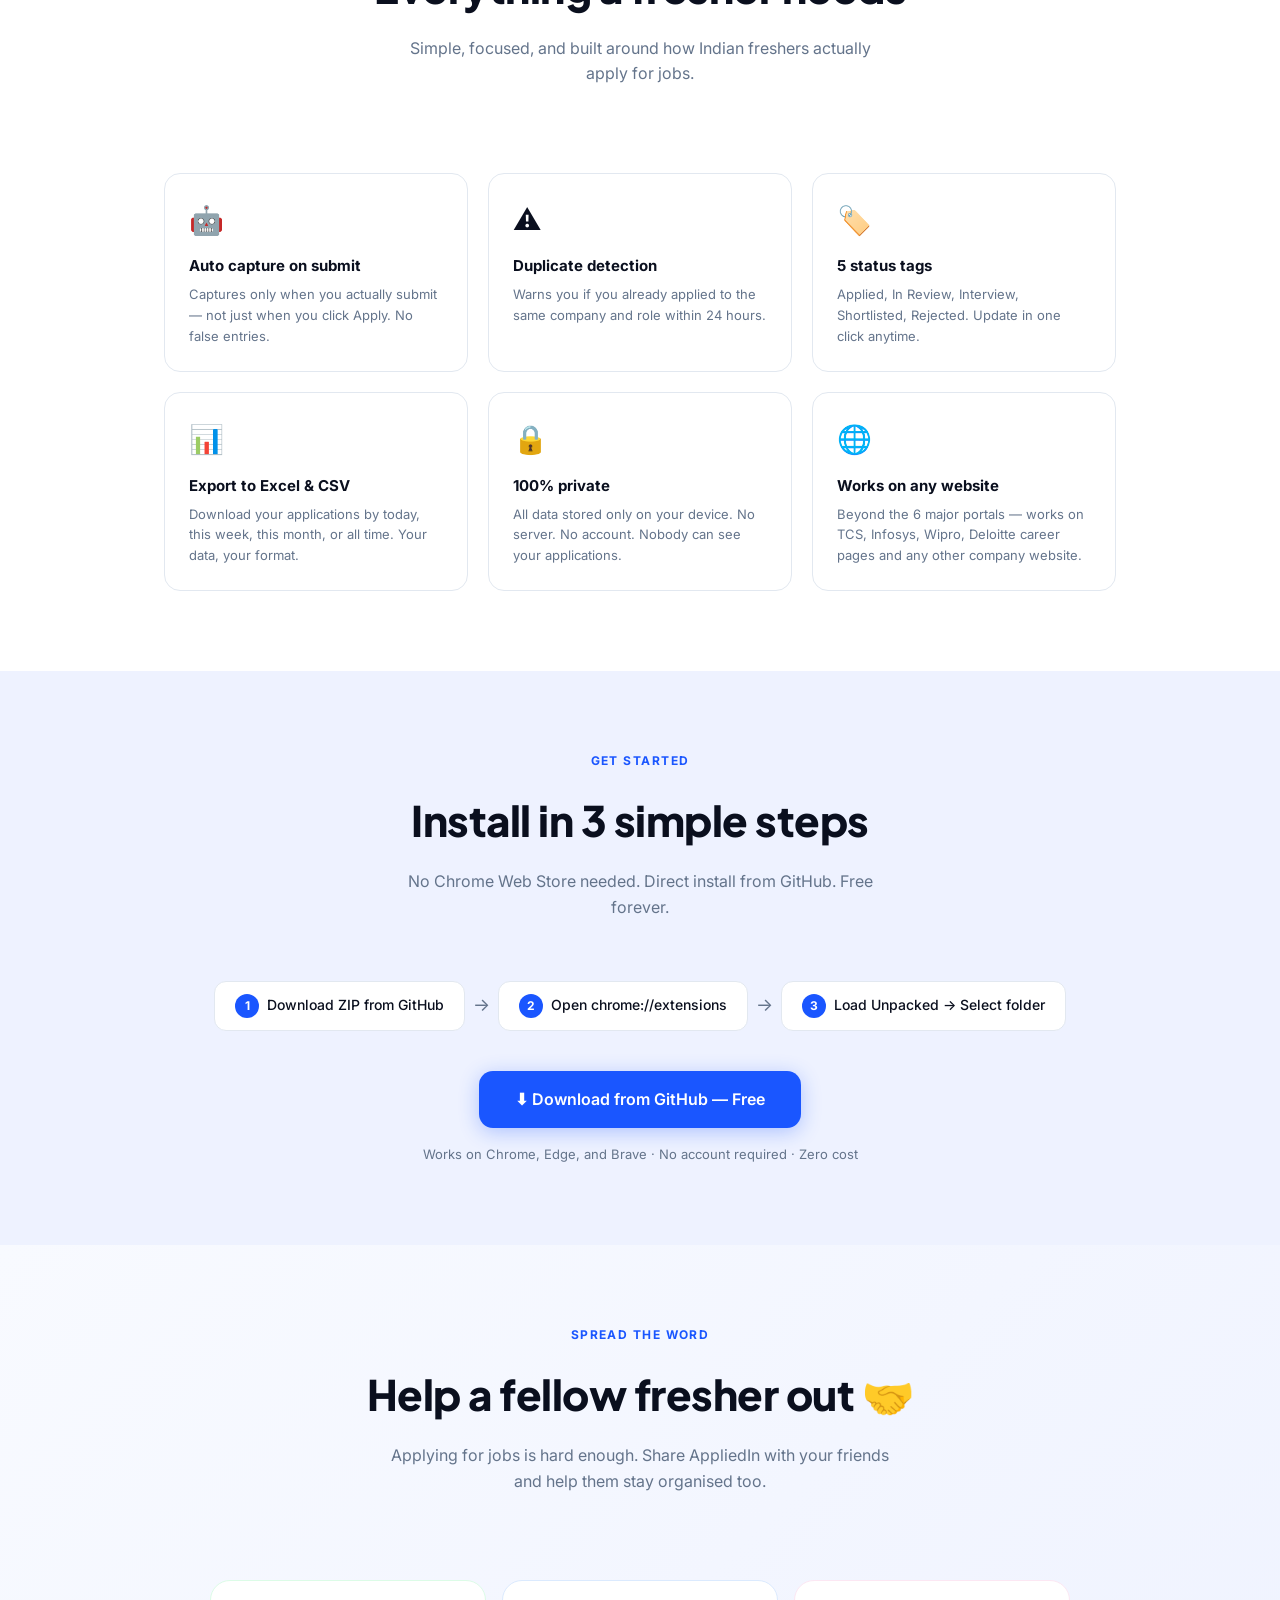
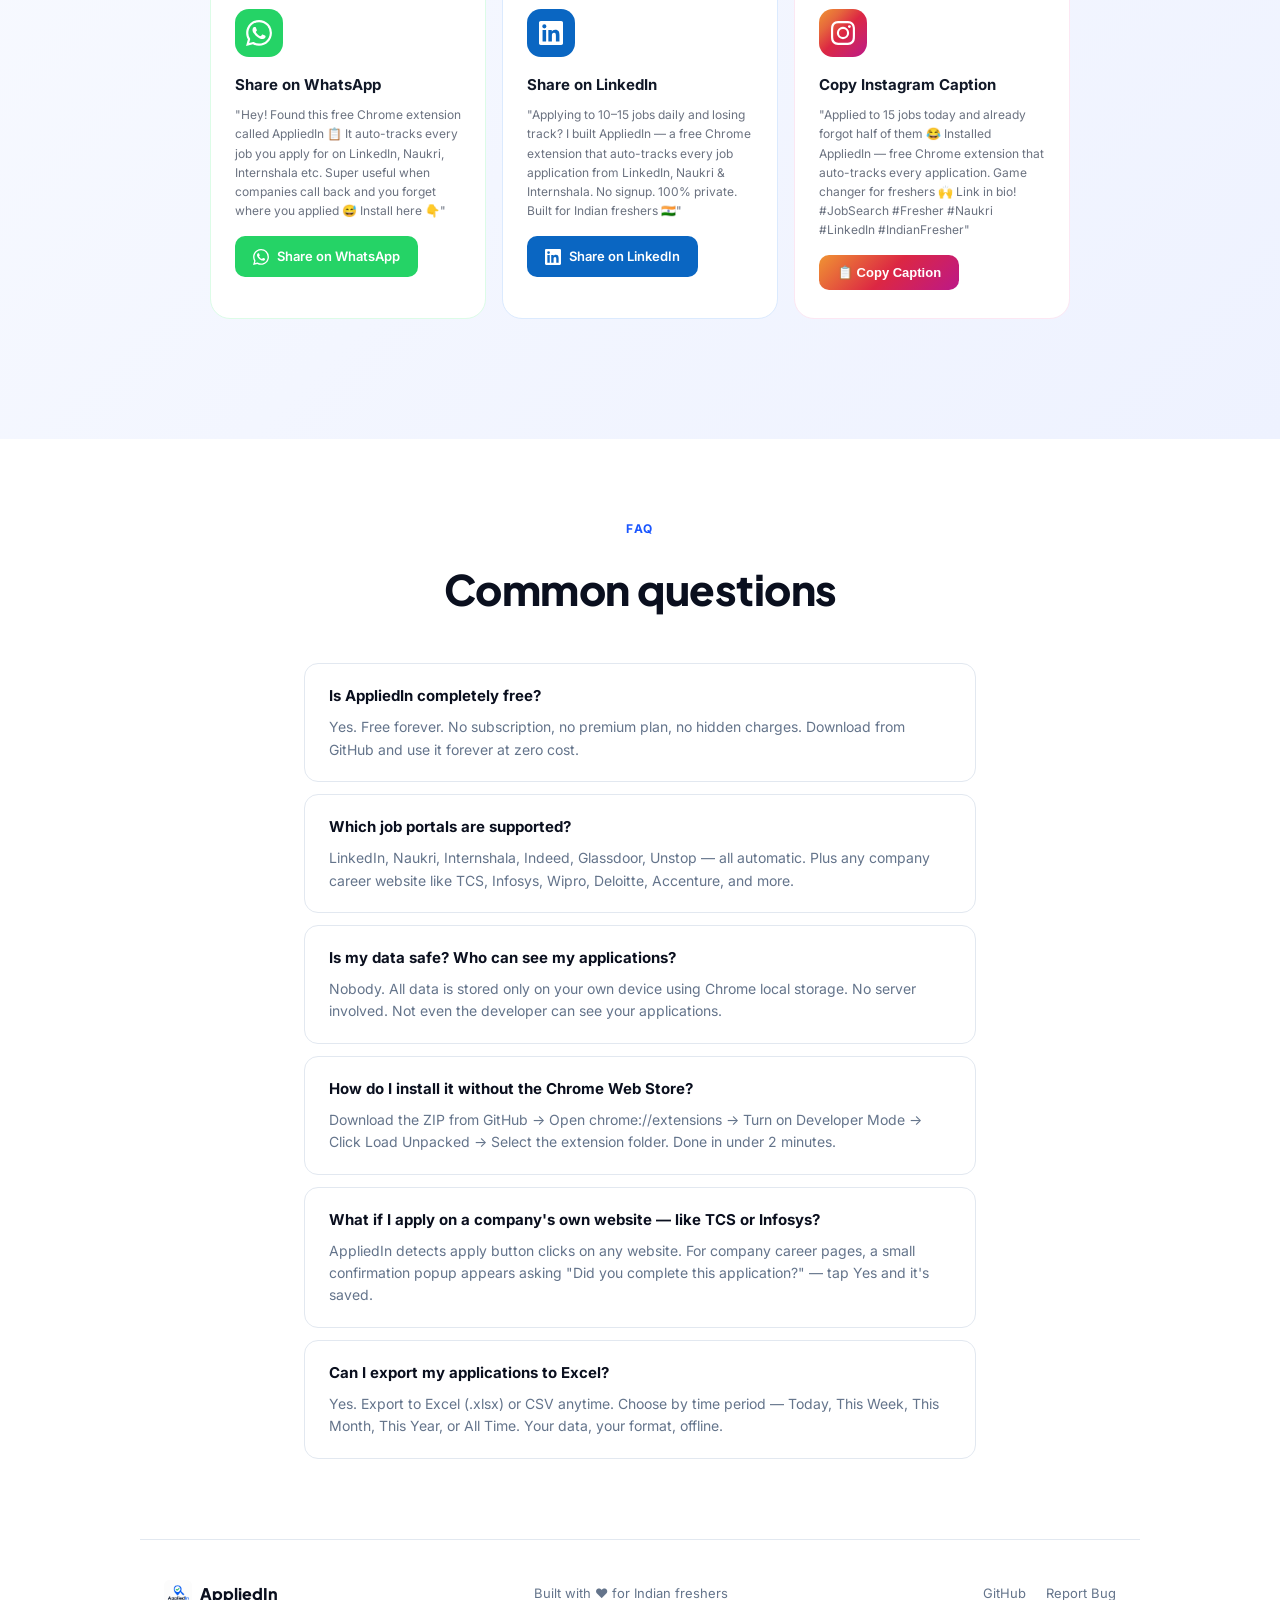
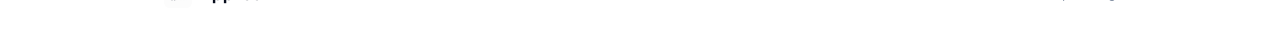
==== commit a486c39d: "changes in the frontend" ====
--- a/frontend/index.html
+++ b/frontend/index.html
@@ -125,7 +125,7 @@
 
   <link rel="preconnect" href="https://fonts.googleapis.com" />
   <link rel="preconnect" href="https://fonts.gstatic.com" crossorigin />
-  <link href="https://fonts.googleapis.com/css2?family=Inter:wght@400;500;600;700;800;900&family=Syne:wght@700;800&display=swap" rel="stylesheet" />
+  <link href="https://fonts.googleapis.com/css2?family=Inter:wght@400;500;600;700;800&family=Plus+Jakarta+Sans:wght@700;800&display=swap" rel="stylesheet" />
   <style>
     *, *::before, *::after { box-sizing: border-box; margin: 0; padding: 0; }
 
@@ -184,7 +184,7 @@
     }
 
     .nav-logo span {
-      font-family: 'Syne', sans-serif;
+      font-family: 'Plus Jakarta Sans', sans-serif;
       font-size: 20px;
       font-weight: 800;
       color: var(--dark);
@@ -276,7 +276,7 @@
     }
 
     .hero h1 {
-      font-family: 'Syne', sans-serif;
+      font-family: 'Plus Jakarta Sans', sans-serif;
       font-size: clamp(36px, 6vw, 64px);
       font-weight: 800;
       line-height: 1.1;
@@ -347,7 +347,7 @@
     }
 
     .stat-number {
-      font-family: 'Syne', sans-serif;
+      font-family: 'Plus Jakarta Sans', sans-serif;
       font-size: 28px;
       font-weight: 800;
       color: var(--dark);
@@ -423,7 +423,7 @@
       display: flex;
       align-items: center;
       gap: 8px;
-      font-family: 'Syne', sans-serif;
+      font-family: 'Plus Jakarta Sans', sans-serif;
       font-size: 15px;
       font-weight: 800;
     }
@@ -619,7 +619,7 @@
 
     .section-title {
       text-align: center;
-      font-family: 'Syne', sans-serif;
+      font-family: 'Plus Jakarta Sans', sans-serif;
       font-size: clamp(28px, 4vw, 42px);
       font-weight: 800;
       color: var(--dark);
@@ -892,7 +892,7 @@
       display: flex;
       align-items: center;
       gap: 8px;
-      font-family: 'Syne', sans-serif;
+      font-family: 'Plus Jakarta Sans', sans-serif;
       font-size: 16px;
       font-weight: 800;
       color: var(--dark);
@@ -956,7 +956,7 @@
   <!-- NAV -->
   <nav>
     <a href="#" class="nav-logo">
-      <img src="icons/icon128.png" alt="AppliedIn logo" />
+      <img src="[data-uri]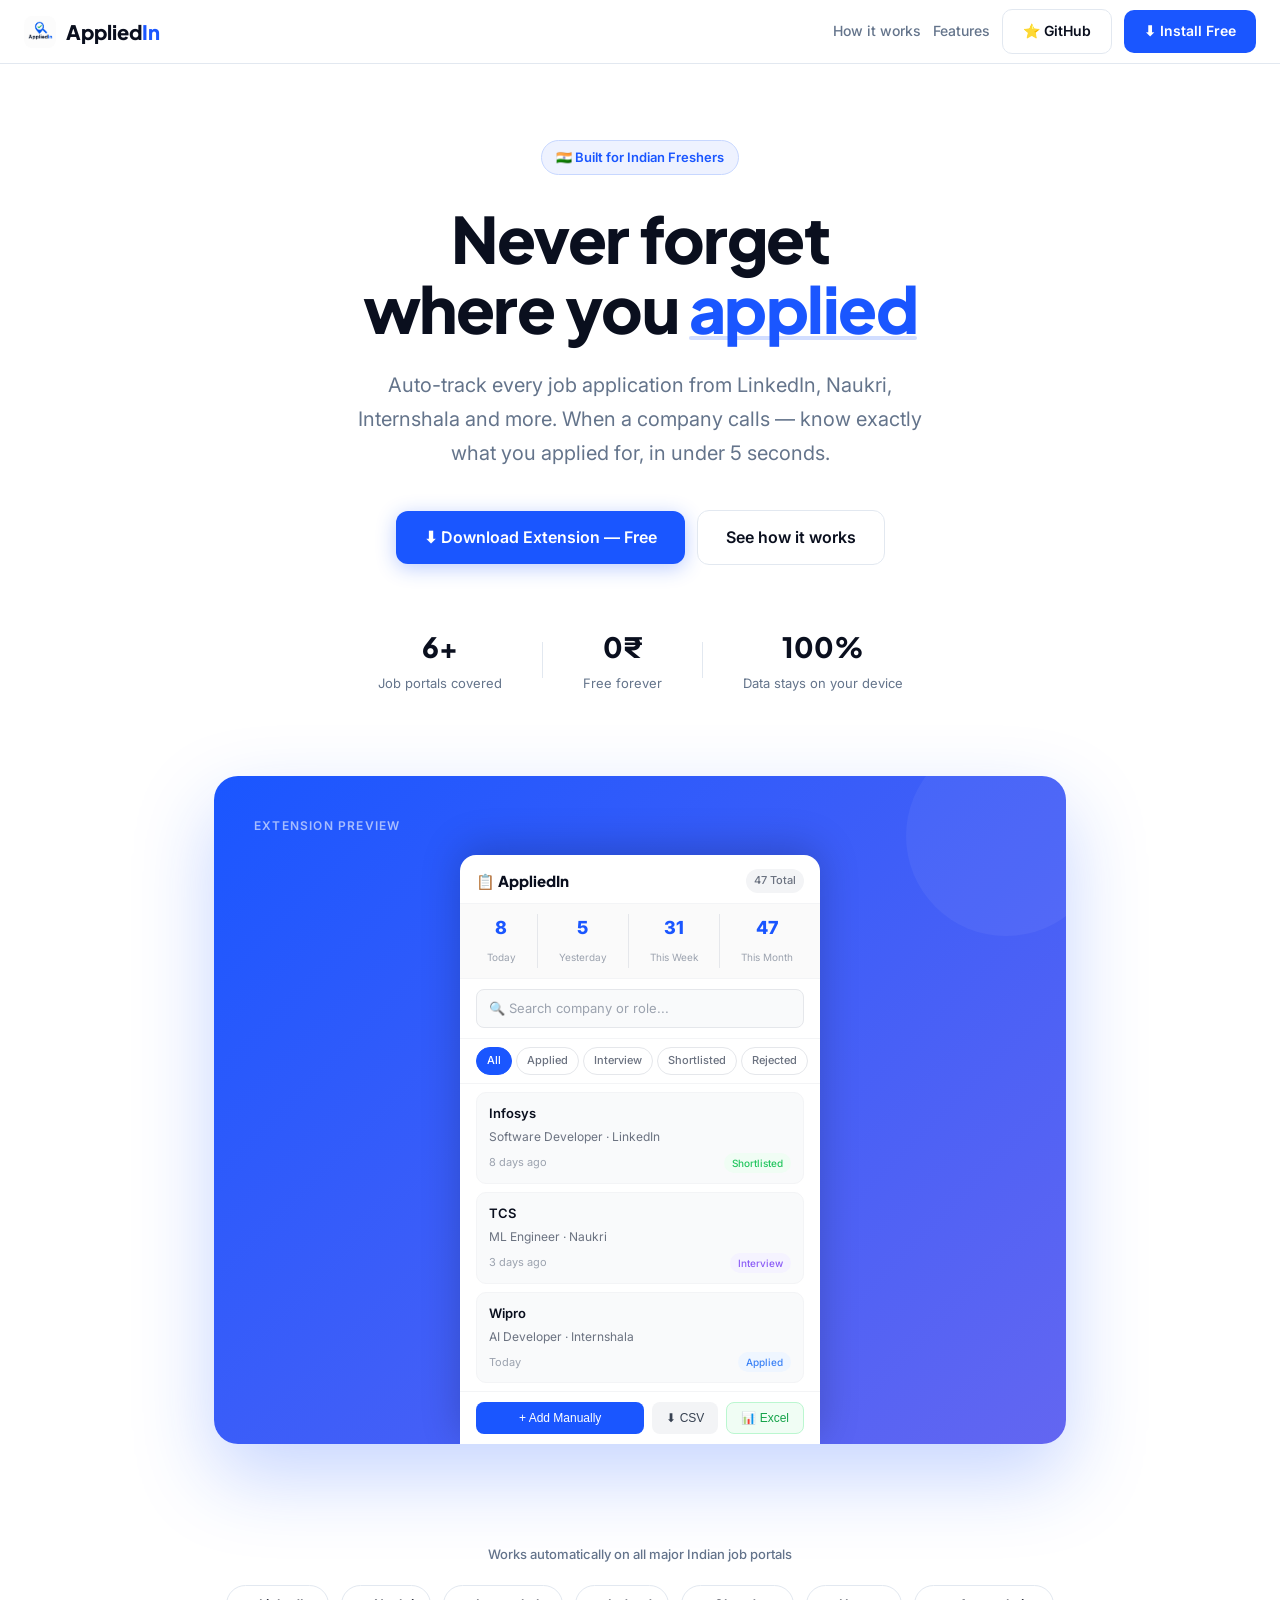
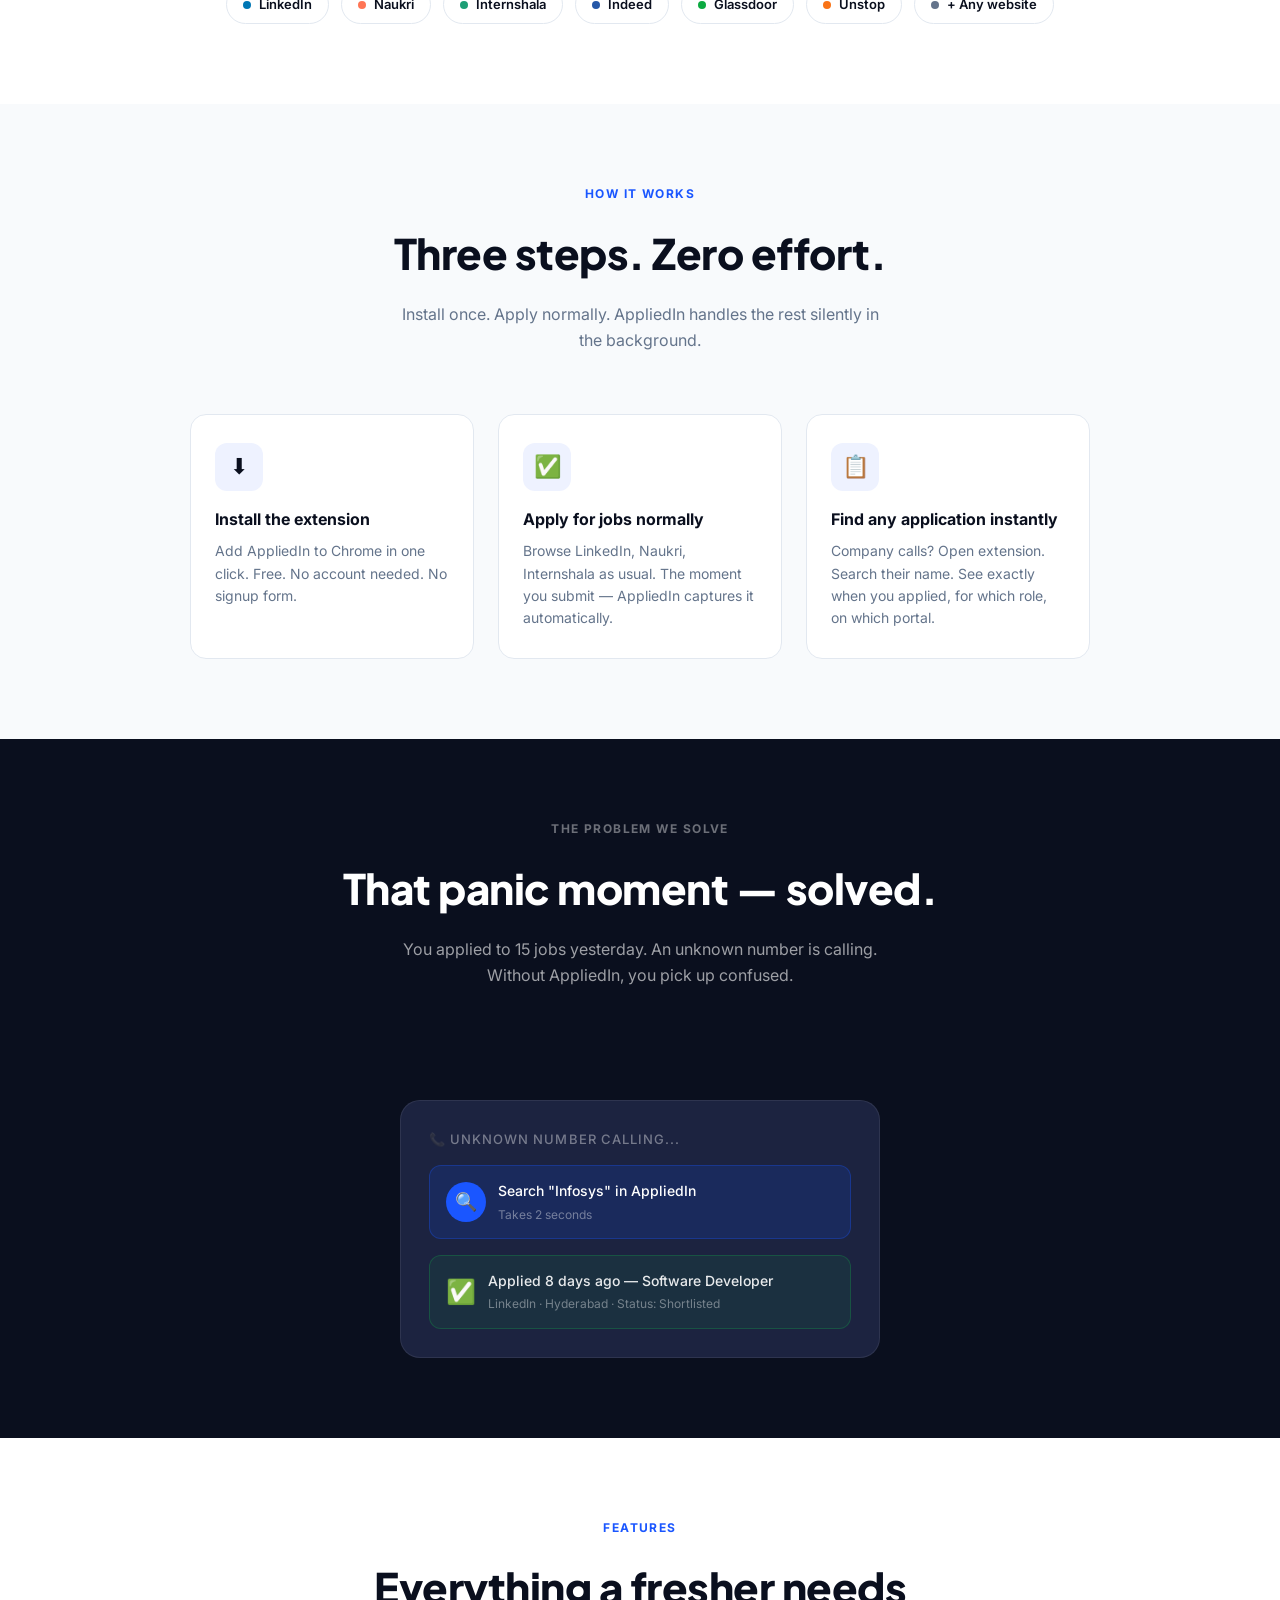
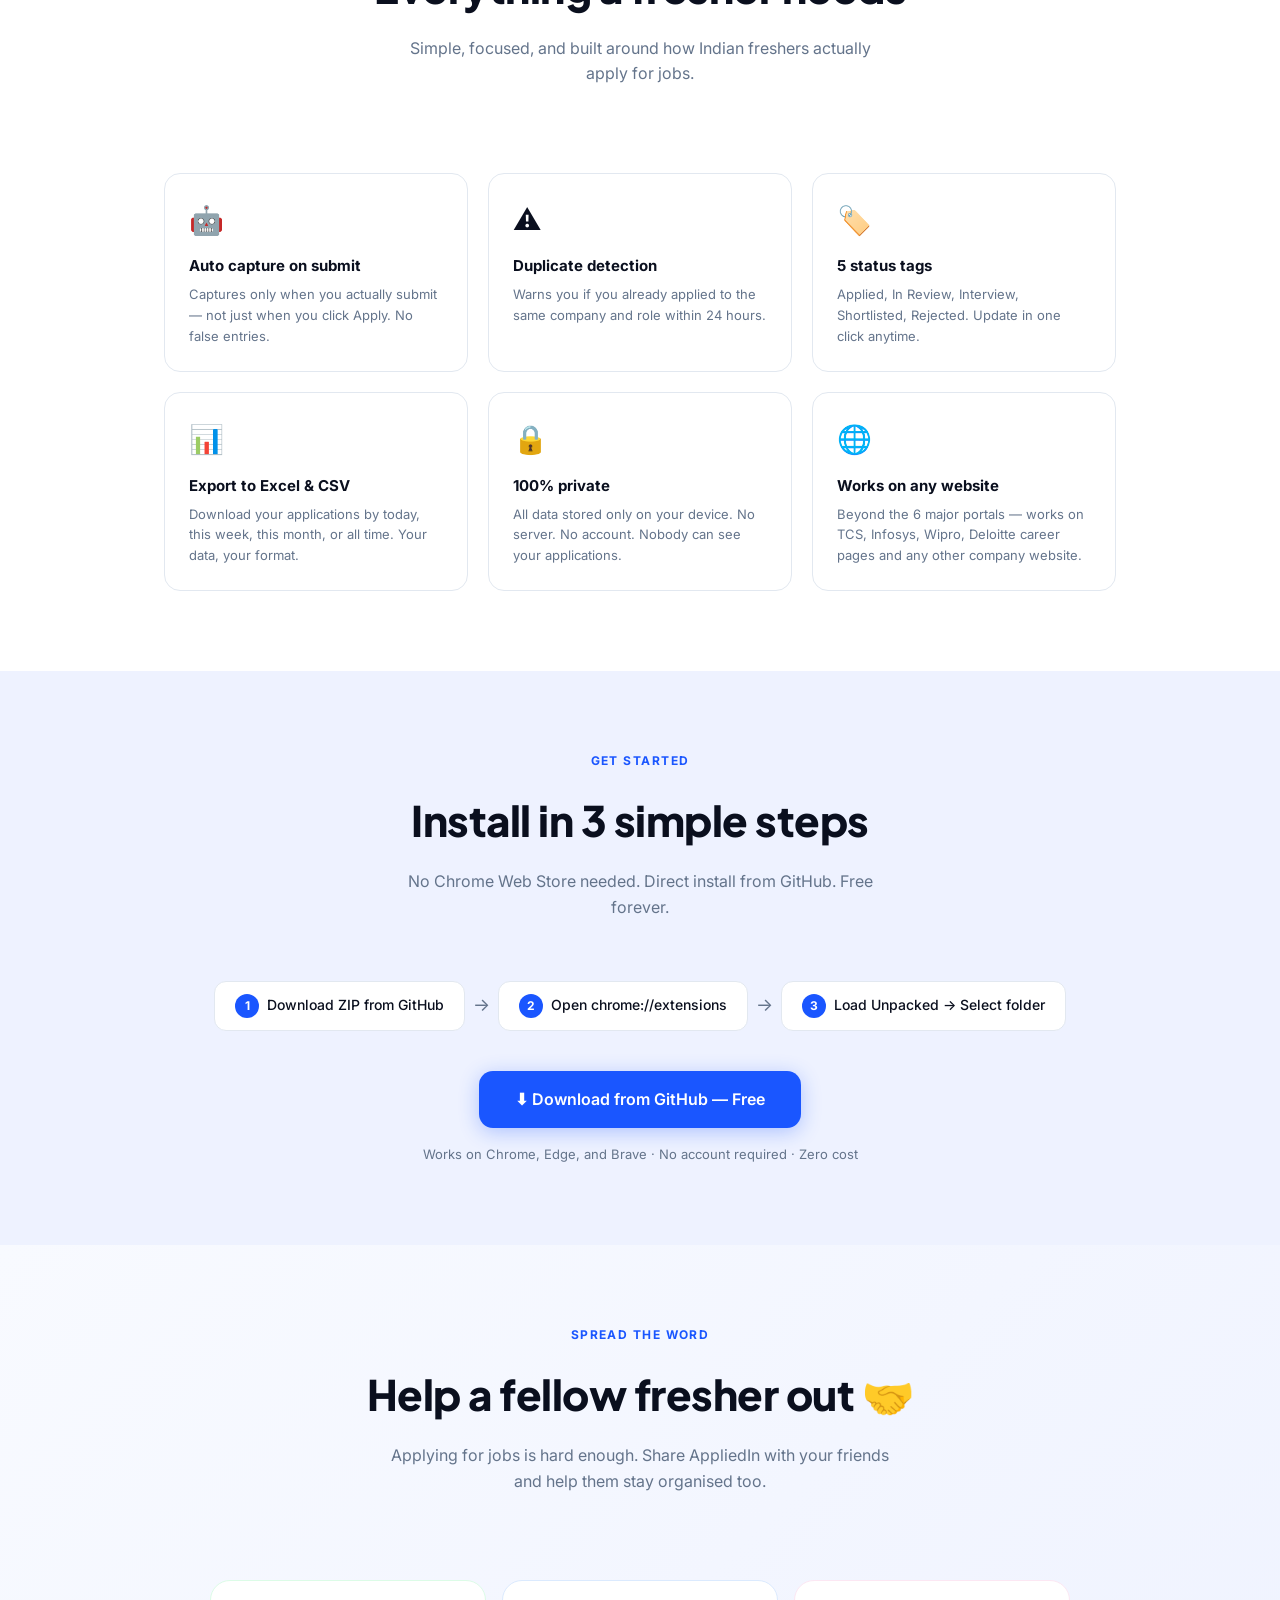
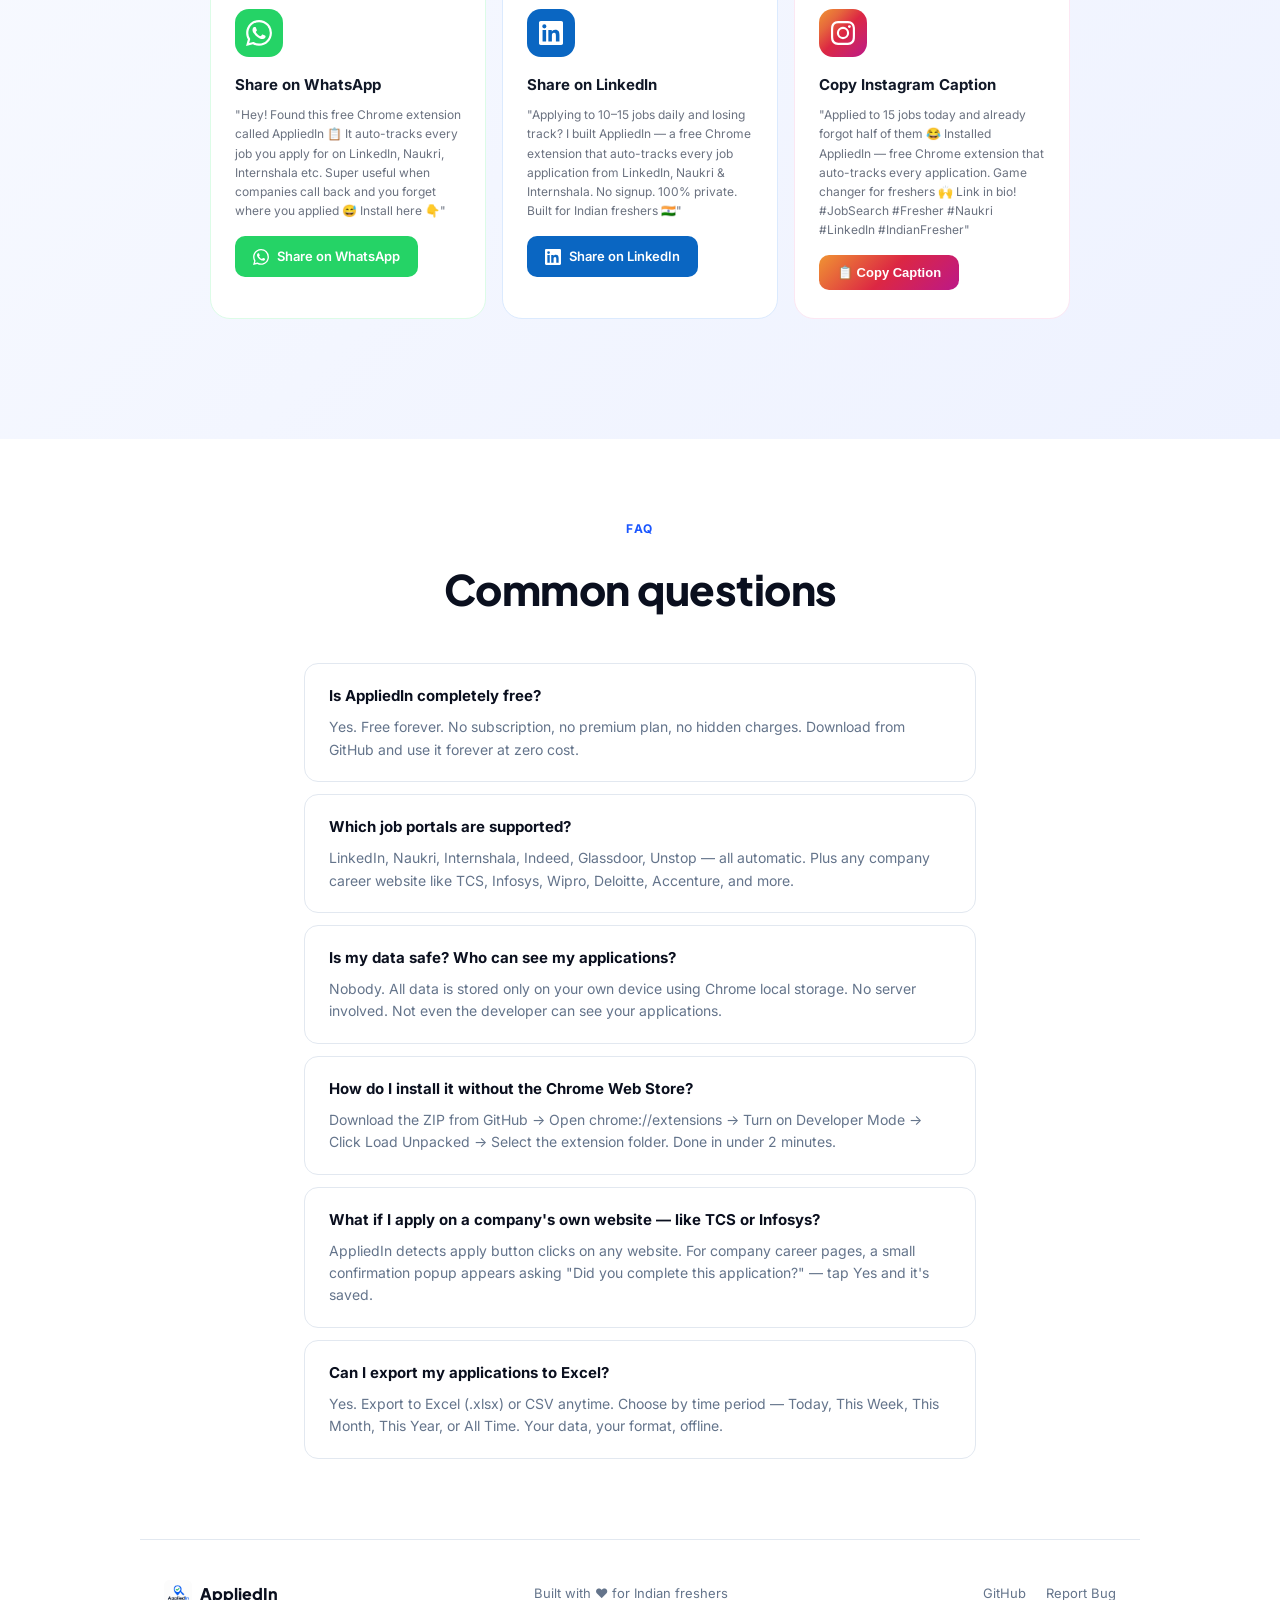
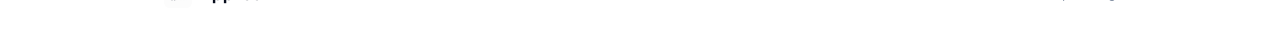
==== commit 50334590: "new direct downlaoded added" ====
--- a/frontend/index.html
+++ b/frontend/index.html
@@ -965,7 +965,7 @@
       <a href="https://github.com/MOHITH-KVS/appliedin" target="_blank" class="btn-secondary">
         ⭐ GitHub
       </a>
-      <a href="https://github.com/MOHITH-KVS/appliedin" target="_blank" class="btn-primary">
+      <a href="https://github.com/MOHITH-KVS/appliedin/releases/download/v1.0.0/appliedin-extension-v1.0.0.zip" download class="btn-primary">
         ⬇ Install Free
       </a>
     </div>
@@ -984,8 +984,8 @@
       When a company calls — know exactly what you applied for, in under 5 seconds.
     </p>
     <div class="hero-buttons fade-up fade-up-delay-3">
-      <a href="https://github.com/MOHITH-KVS/appliedin" target="_blank" class="btn-primary">
-        ⬇ Add to Chrome — Free
+      <a href="https://github.com/MOHITH-KVS/appliedin/releases/download/v1.0.0/appliedin-extension-v1.0.0.zip" download class="btn-primary">
+        ⬇ Download Extension — Free
       </a>
       <a href="#how" class="btn-secondary">
         See how it works
@@ -1223,7 +1223,7 @@
         Load Unpacked → Select folder
       </div>
     </div>
-    <a href="https://github.com/MOHITH-KVS/appliedin" target="_blank" class="btn-primary" style="font-size:16px; padding:16px 36px; border-radius:14px; box-shadow:0 4px 20px rgba(26,86,255,0.3);">
+    <a href="https://github.com/MOHITH-KVS/appliedin/releases/download/v1.0.0/appliedin-extension-v1.0.0.zip" download  class="btn-primary" style="font-size:16px; padding:16px 36px; border-radius:14px; box-shadow:0 4px 20px rgba(26,86,255,0.3);">
       ⬇ Download from GitHub — Free
     </a>
     <p class="install-note">Works on Chrome, Edge, and Brave · No account required · Zero cost</p>
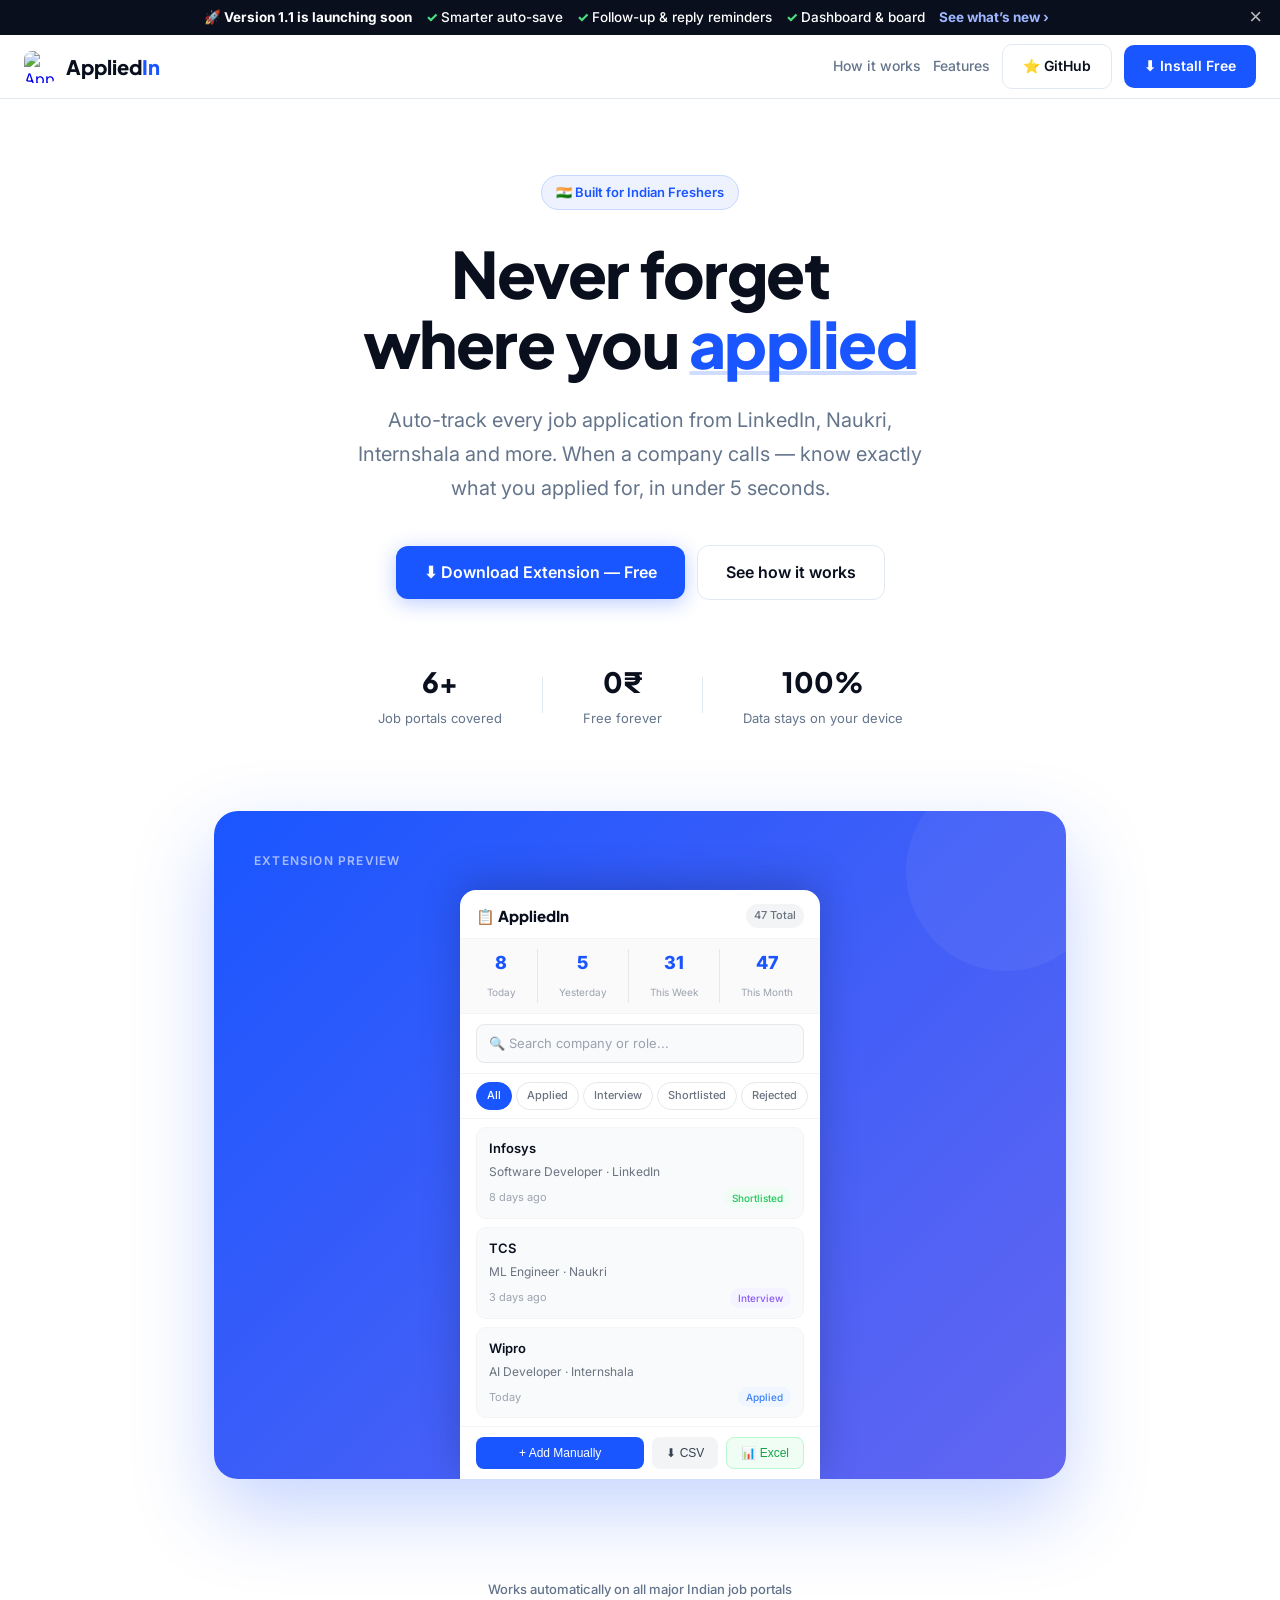
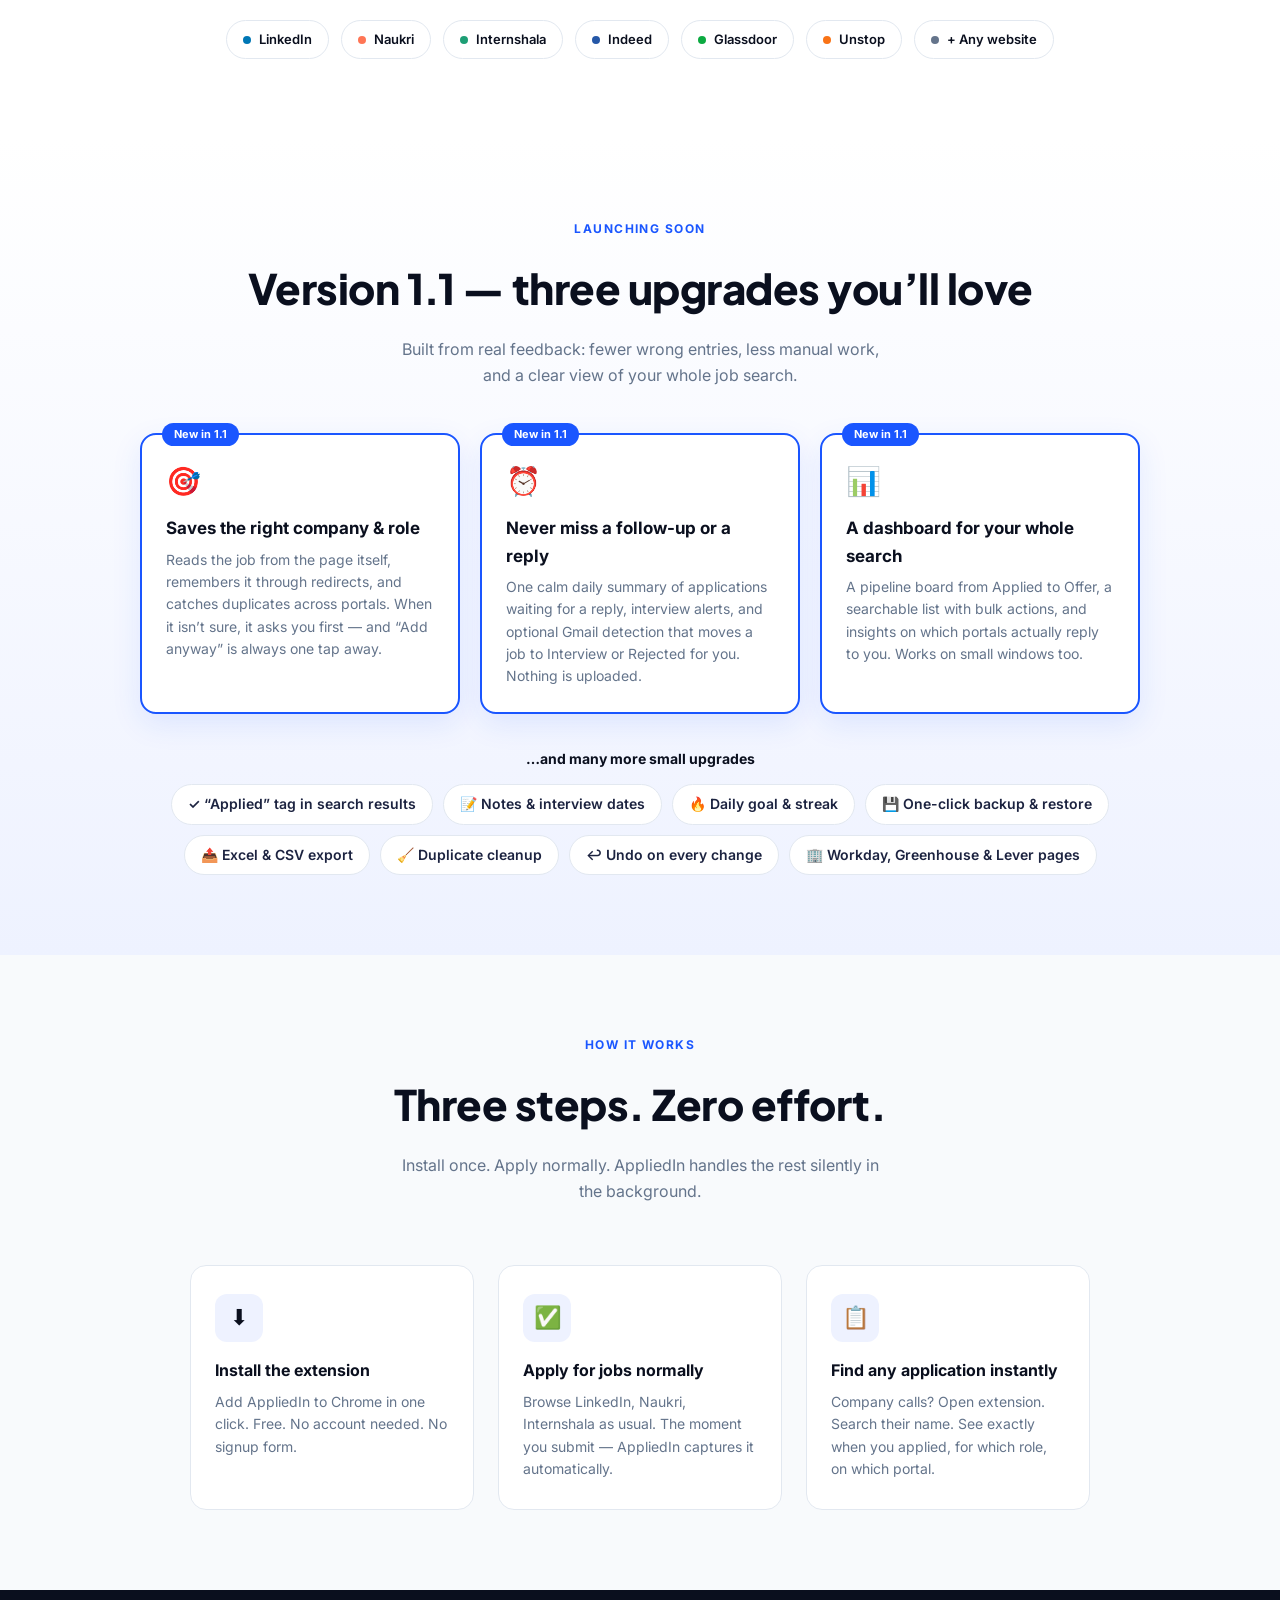
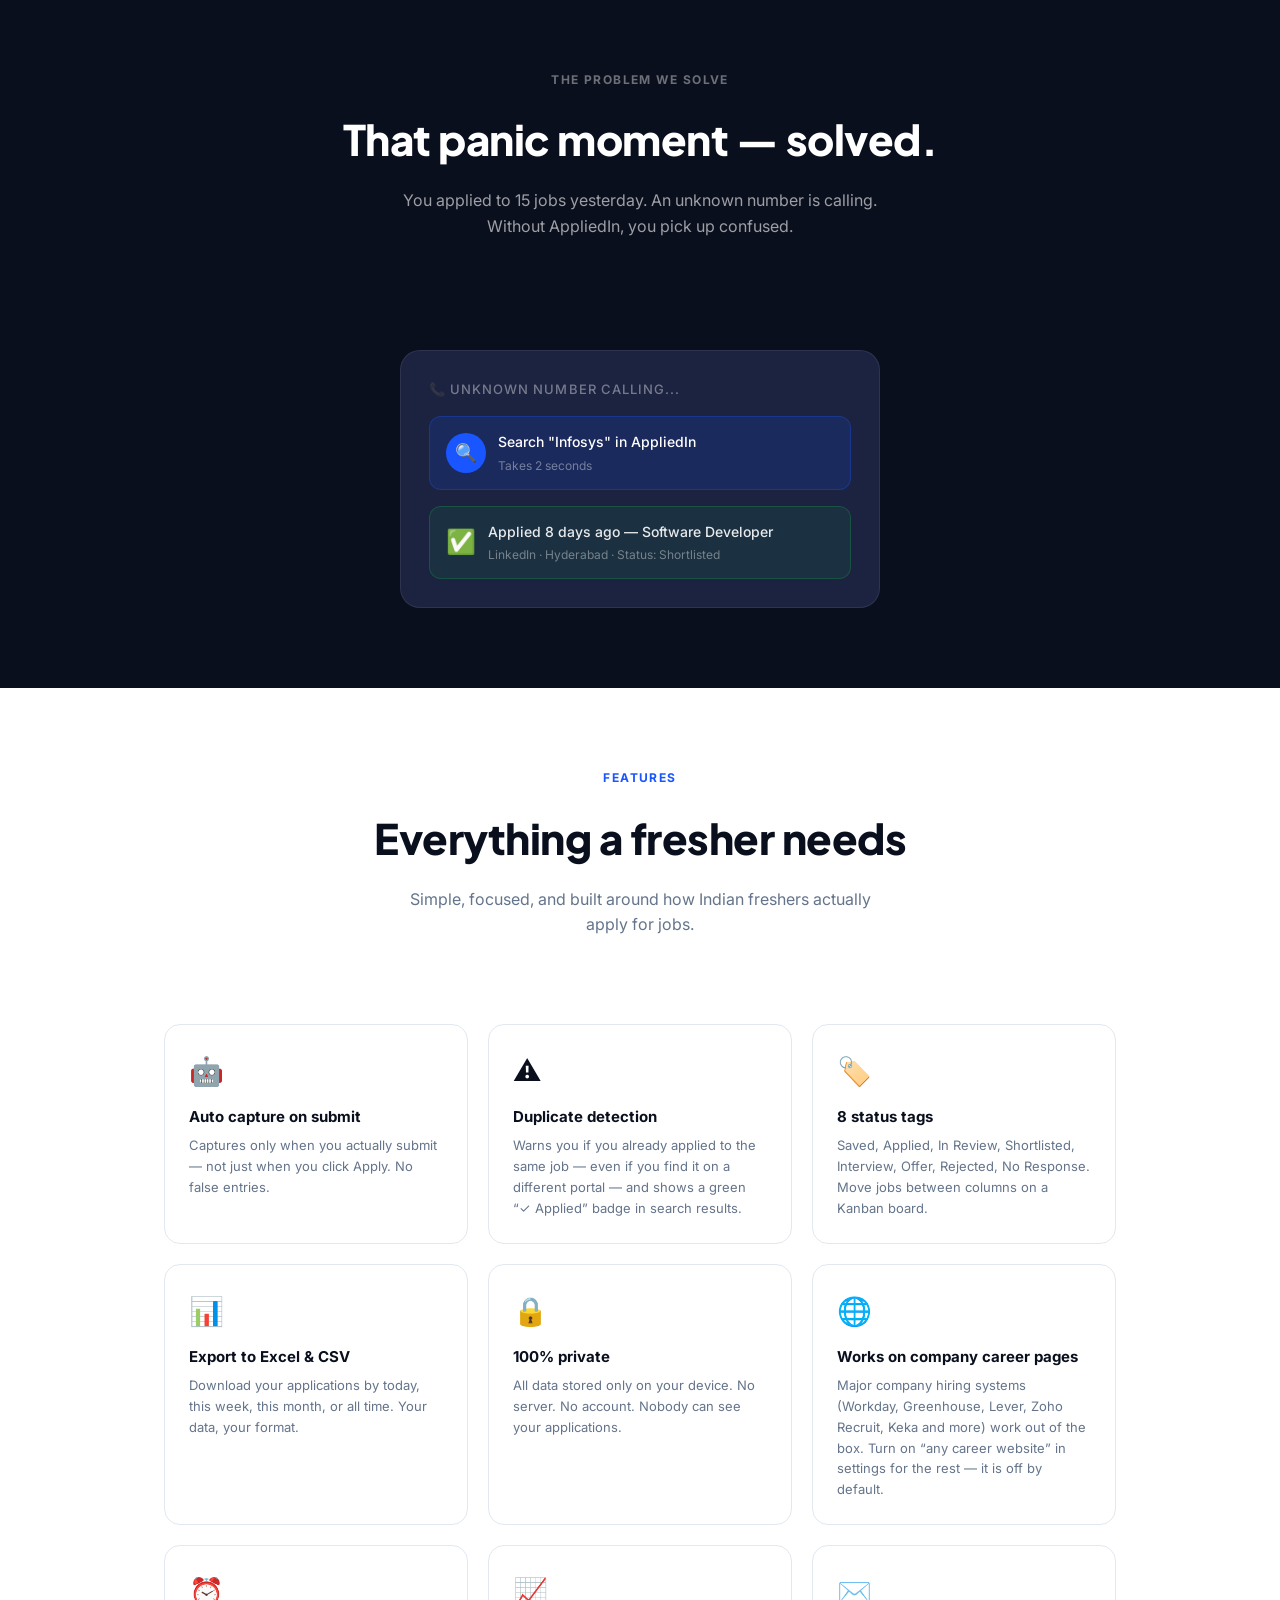
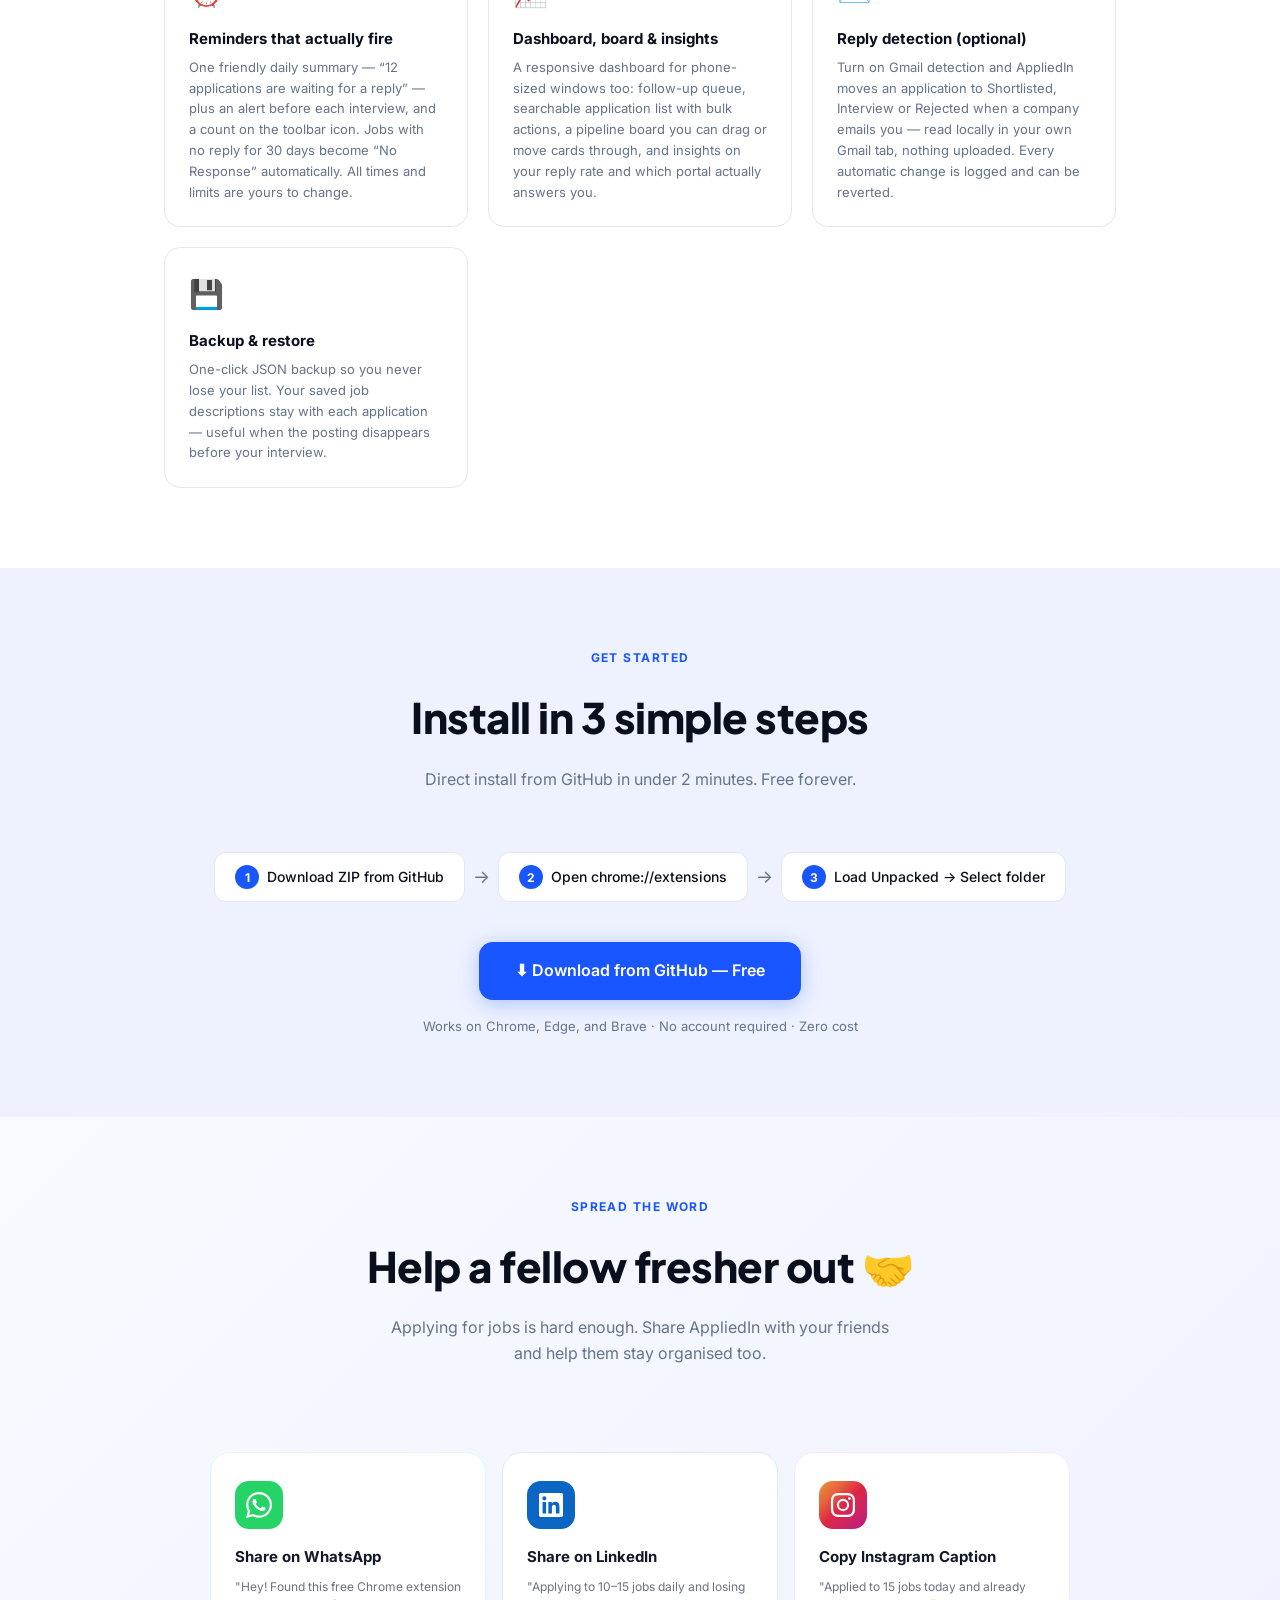
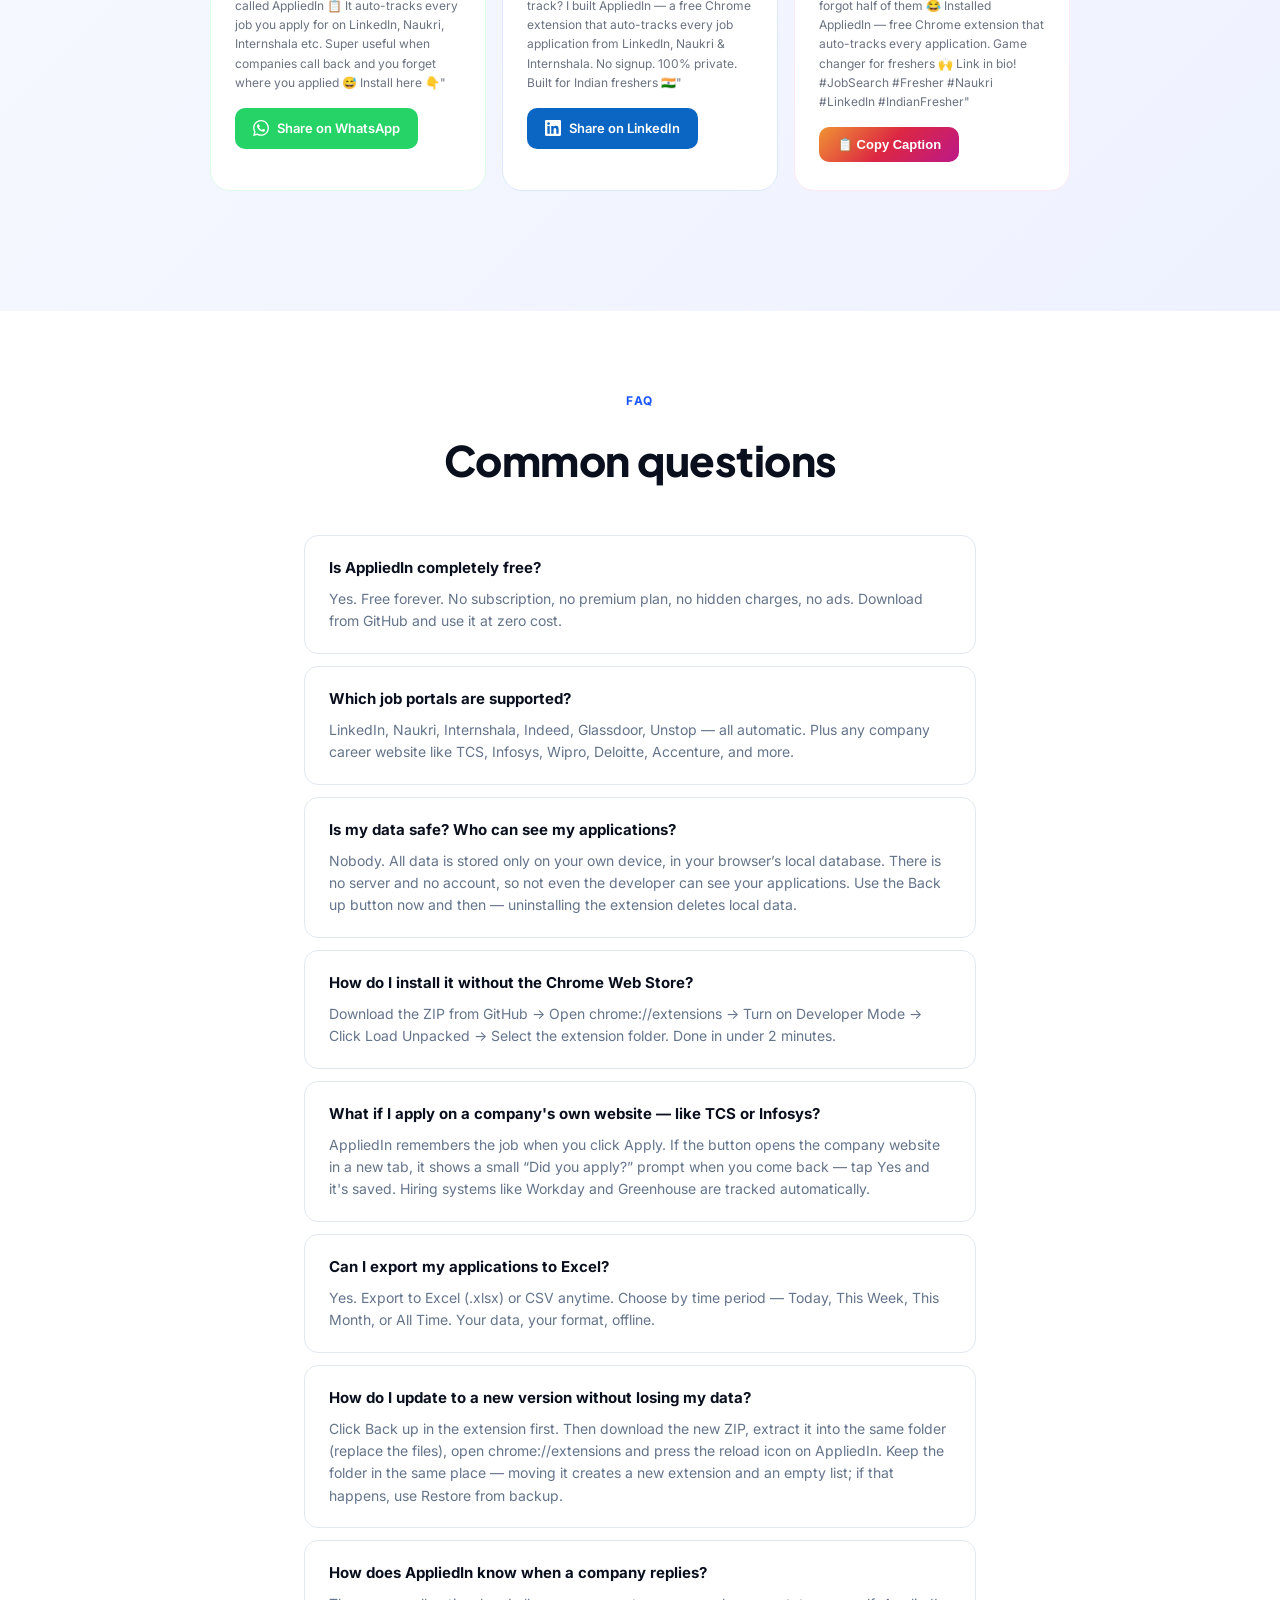
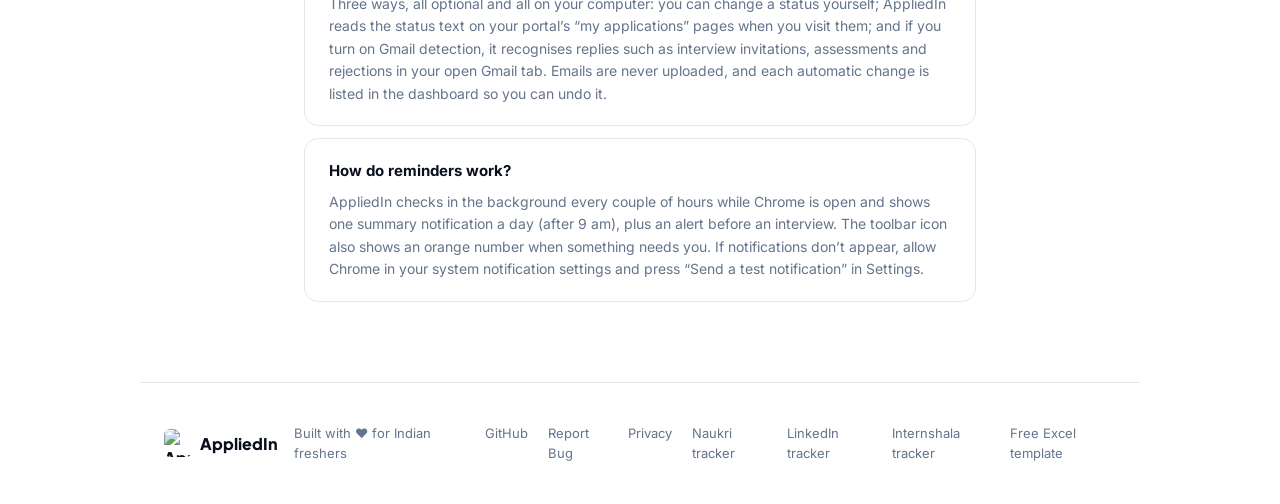
==== commit 1849cdae: "Dashboard included and tracking also updated" ====
--- a/frontend/index.html
+++ b/frontend/index.html
@@ -2,25 +2,36 @@
 <html lang="en">
 <head>
   <meta charset="UTF-8" />
+  <meta name="google-site-verification" content="RTnFvMSc2n4XJRE71nlR9CG3ldH2CY5v56yuynn7qf8" />
   <meta name="viewport" content="width=device-width, initial-scale=1.0" />
-  <title>AppliedIn — Free Job Application Tracker for Indian Freshers | Chrome Extension</title>
-  <meta name="description" content="Auto-track every job application from LinkedIn, Naukri, Internshala, Indeed, Glassdoor and Unstop. Never forget where you applied. Free Chrome extension built for Indian freshers." />
-
-  <!-- ── SEO META TAGS ── -->
-  <meta name="keywords" content="job application tracker, job tracker India, naukri tracker, linkedin application tracker, internshala tracker, chrome extension job tracker, fresher job tracker India, job application organizer, track job applications India, applied jobs tracker, job search tracker India, free job tracker, job portal tracker India" />
+
+  <!-- PRIMARY SEO ──────────────────────────────────────── -->
+  <title>AppliedIn — Free Job Application Tracker Chrome Extension for Indian Freshers</title>
+  <meta name="description" content="Never forget where you applied. AppliedIn auto-tracks every job application from LinkedIn, Naukri, Internshala, Indeed, Glassdoor &amp; Unstop. Free Chrome extension for Indian freshers. No signup needed." />
   <meta name="author" content="K.V.S. Mohith" />
   <meta name="robots" content="index, follow, max-image-preview:large, max-snippet:-1, max-video-preview:-1" />
   <meta name="googlebot" content="index, follow" />
   <meta name="theme-color" content="#1A56FF" />
   <link rel="canonical" href="https://appliedin.vercel.app/" />
 
+  <!-- FAVICON & BROWSER ICONS ──────────────────────────── -->
+  <!-- These make the logo appear in browser tab, bookmarks, search results -->
+  <link rel="icon" type="image/png" sizes="32x32" href="https://appliedin.vercel.app/icons/icon128.png" />
+  <link rel="icon" type="image/png" sizes="16x16" href="https://appliedin.vercel.app/icons/icon16.png" />
+  <link rel="shortcut icon" href="https://appliedin.vercel.app/icons/icon128.png" />
+  <link rel="apple-touch-icon" sizes="180x180" href="https://appliedin.vercel.app/icons/icon128.png" />
+  <meta name="msapplication-TileImage" content="https://appliedin.vercel.app/icons/icon128.png" />
+  <meta name="msapplication-TileColor" content="#1A56FF" />
+  <link rel="manifest" href="/site.webmanifest" />
+
   <!-- ── OPEN GRAPH (Facebook, WhatsApp, LinkedIn) ── -->
   <meta property="og:type" content="website" />
   <meta property="og:url" content="https://appliedin.vercel.app/" />
   <meta property="og:title" content="AppliedIn — Free Job Application Tracker for Indian Freshers" />
   <meta property="og:description" content="Auto-track every job application from LinkedIn, Naukri, Internshala and more. Never forget where you applied. Free Chrome extension." />
-  <meta property="og:image" content="https://appliedin.vercel.app/icons/icon128.png" />
+  <meta property="og:image" content="https://appliedin.vercel.app/og-image.png" />
   <meta property="og:image:width" content="1200" />
+  <meta property="og:image:alt" content="AppliedIn — Free Job Application Tracker Chrome Extension" />
   <meta property="og:image:height" content="630" />
   <meta property="og:site_name" content="AppliedIn" />
   <meta property="og:locale" content="en_IN" />
@@ -30,7 +41,8 @@
   <meta name="twitter:url" content="https://appliedin.vercel.app/" />
   <meta name="twitter:title" content="AppliedIn — Free Job Application Tracker for Indian Freshers" />
   <meta name="twitter:description" content="Auto-track every job application from LinkedIn, Naukri, Internshala and more. Never forget where you applied. Free Chrome extension." />
-  <meta name="twitter:image" content="https://appliedin.vercel.app/icons/icon128.png" />
+  <meta name="twitter:image" content="https://appliedin.vercel.app/og-image.png" />
+  <meta name="twitter:creator" content="@mohithkvs" />
 
   <!-- ── SCHEMA MARKUP (Google Rich Results) ── -->
   <script type="application/ld+json">
@@ -42,8 +54,8 @@
     "operatingSystem": "Chrome, Edge, Brave",
     "description": "Auto-track every job application from LinkedIn, Naukri, Internshala, Indeed, Glassdoor and Unstop. Free Chrome extension built for Indian freshers.",
     "url": "https://appliedin.vercel.app/",
-    "downloadUrl": "https://github.com/MOHITH-KVS/appliedin",
-    "softwareVersion": "1.0.0",
+    "downloadUrl": "https://appliedin.vercel.app/appliedin-extension.zip",
+    "softwareVersion": "1.1.2",
     "offers": {
       "@type": "Offer",
       "price": "0",
@@ -54,11 +66,6 @@
       "name": "K.V.S. Mohith",
       "url": "https://github.com/MOHITH-KVS"
     },
-    "aggregateRating": {
-      "@type": "AggregateRating",
-      "ratingValue": "5",
-      "ratingCount": "1"
-    },
     "featureList": [
       "Auto-track job applications from LinkedIn",
       "Auto-track job applications from Naukri",
@@ -67,18 +74,67 @@
       "Auto-track job applications from Glassdoor",
       "Auto-track job applications from Unstop",
       "Export to Excel and CSV",
-      "Duplicate detection",
+      "Duplicate detection across portals",
+      "Daily follow-up summary and interview reminders",
+      "Optional Gmail reply detection",
+      "Kanban board and insights",
+      "Backup and restore",
       "Status tracking",
       "100% private — data stays on device"
     ]
   }
   </script>
 
+  <!-- ORGANIZATION SCHEMA — helps Google identify the brand -->
+  <script type="application/ld+json">
+  {
+    "@context": "https://schema.org",
+    "@type": "Organization",
+    "name": "AppliedIn",
+    "url": "https://appliedin.vercel.app/",
+    "logo": "https://appliedin.vercel.app/icons/icon128.png",
+    "sameAs": [
+      "https://github.com/MOHITH-KVS/appliedin",
+      "https://www.linkedin.com/in/mohith-kvs"
+    ],
+    "founder": {
+      "@type": "Person",
+      "name": "K.V.S. Mohith",
+      "jobTitle": "AI & ML Engineer",
+      "alumniOf": "Gayatri Vidya Parishad College, Vizag"
+    }
+  }
+  </script>
+
+  <!-- WEBPAGE SCHEMA — for Google search snippet -->
+  <script type="application/ld+json">
+  {
+    "@context": "https://schema.org",
+    "@type": "WebPage",
+    "name": "AppliedIn — Free Job Application Tracker Chrome Extension",
+    "description": "Auto-track every job application from LinkedIn, Naukri, Internshala, Indeed, Glassdoor and Unstop. Free Chrome extension for Indian freshers.",
+    "url": "https://appliedin.vercel.app/",
+    "inLanguage": "en-IN",
+    "isPartOf": {
+      "@type": "WebSite",
+      "name": "AppliedIn",
+      "url": "https://appliedin.vercel.app/"
+    },
+    "about": {
+      "@type": "SoftwareApplication",
+      "name": "AppliedIn"
+    },
+    "dateModified": "2026-11-03"
+  }
+  </script>
+
   <script type="application/ld+json">
   {
     "@context": "https://schema.org",
     "@type": "FAQPage",
     "mainEntity": [
+      {"@type":"Question","name":"How does AppliedIn know when a company replies?","acceptedAnswer":{"@type":"Answer","text":"You can change a status yourself, AppliedIn reads status text on your portal’s applications pages when you visit them, and — only if you turn it on — it recognises replies in your open Gmail tab. Everything is processed on your computer and each automatic change can be undone."}},
+      {"@type":"Question","name":"How do reminders work?","acceptedAnswer":{"@type":"Answer","text":"While Chrome is open, AppliedIn shows one daily summary of applications waiting for a reply and an alert before interviews. The toolbar icon also shows how many need attention."}},
       {
         "@type": "Question",
         "name": "Is AppliedIn free?",
@@ -100,7 +156,7 @@
         "name": "Is my data safe with AppliedIn?",
         "acceptedAnswer": {
           "@type": "Answer",
-          "text": "Yes. All your job application data is stored only on your own device using Chrome local storage. No data is sent to any server. Nobody else can see your applications."
+          "text": "Yes. All your job application data is stored only on your own device, in your browser’s local database. No data is sent to any server. Nobody else can see your applications."
         }
       },
       {
@@ -949,14 +1005,49 @@
       .install-arrow { transform: rotate(90deg); }
       footer { flex-direction: column; text-align: center; }
     }
+
+    /* ── v1.1 LAUNCH BANNER + HIGHLIGHTS (added; uses its own lb- classes only) ── */
+    .lb { position: fixed; top: 0; left: 0; right: 0; z-index: 200; background: #0A0F1E; color: #fff; font: 600 13.5px/1.4 'Inter', sans-serif; }
+    .lb[hidden] { display: none; }
+    .lb-in { display: flex; flex-wrap: wrap; gap: 4px 14px; align-items: center; justify-content: center; padding: 8px 44px 8px 16px; position: relative; }
+    .lb ul { display: flex; flex-wrap: wrap; gap: 2px 14px; list-style: none; margin: 0; padding: 0; font-weight: 500; }
+    .lb li::before { content: "✓ "; color: #4ADE80; font-weight: 800; }
+    .lb a { color: #9DB6FF; text-decoration: none; font-weight: 700; white-space: nowrap; }
+    .lb a:hover { text-decoration: underline; }
+    .lb-x { position: absolute; right: 8px; top: 50%; transform: translateY(-50%); background: none; border: 0; color: #fff; font-size: 22px; line-height: 1; cursor: pointer; opacity: .7; padding: 4px 10px; }
+    .lb-x:hover { opacity: 1; }
+    body.has-lb { padding-top: var(--lb-h, 40px); }
+    body.has-lb nav { top: var(--lb-h, 40px); }
+    .lb-sec { background: linear-gradient(180deg, #fff 0%, var(--blue-light) 100%); }
+    .lb-sec .features-grid { margin-top: 8px; }
+    .lb-hot { position: relative; border: 2px solid var(--blue) !important; background: #fff; box-shadow: 0 10px 30px rgba(26,86,255,.10); }
+    .lb-hot:hover { transform: translateY(-3px); }
+    .lb-hot .feature-title { font-size: 17px; }
+    .lb-hot .feature-desc { font-size: 14px; }
+    .lb-pill { position: absolute; top: -12px; left: 20px; background: var(--blue); color: #fff; font-size: 11px; font-weight: 700; padding: 3px 12px; border-radius: 99px; }
+    .lb-more { max-width: 1000px; margin: 34px auto 0; text-align: center; }
+    .lb-more p { font-size: 14px; font-weight: 700; color: var(--dark); margin-bottom: 14px; }
+    .lb-chips { display: flex; flex-wrap: wrap; gap: 10px; justify-content: center; }
+    .lb-chips span { background: #fff; border: 1px solid var(--border); border-radius: 99px; padding: 8px 16px; font-size: 14px; font-weight: 600; color: var(--dark-2); }
+    @media (max-width: 600px) { .lb { font-size: 12.5px; } .lb ul { justify-content: center; } }
   </style>
 </head>
 <body>
+  <div class="lb" id="lb" role="region" aria-label="Version 1.1 announcement">
+    <div class="lb-in">
+      <span>🚀 <b>Version 1.1 is launching soon</b></span>
+      <ul><li>Smarter auto-save</li><li>Follow-up &amp; reply reminders</li><li>Dashboard &amp; board</li></ul>
+      <a href="#v11">See what’s new ›</a>
+      <button type="button" class="lb-x" aria-label="Dismiss announcement">×</button>
+    </div>
+  </div>
+  <script>(function(){var b=document.getElementById('lb');try{if(localStorage.getItem('ai_lb_v11')){b.hidden=true;return;}}catch(e){}document.body.classList.add('has-lb');function s(){document.documentElement.style.setProperty('--lb-h',b.offsetHeight+'px')}s();addEventListener('resize',s);b.querySelector('.lb-x').onclick=function(){b.hidden=true;document.body.classList.remove('has-lb');try{localStorage.setItem('ai_lb_v11','1')}catch(e){}}})();</script>
+
 
   <!-- NAV -->
   <nav>
     <a href="#" class="nav-logo">
-      <img src="[data-uri]